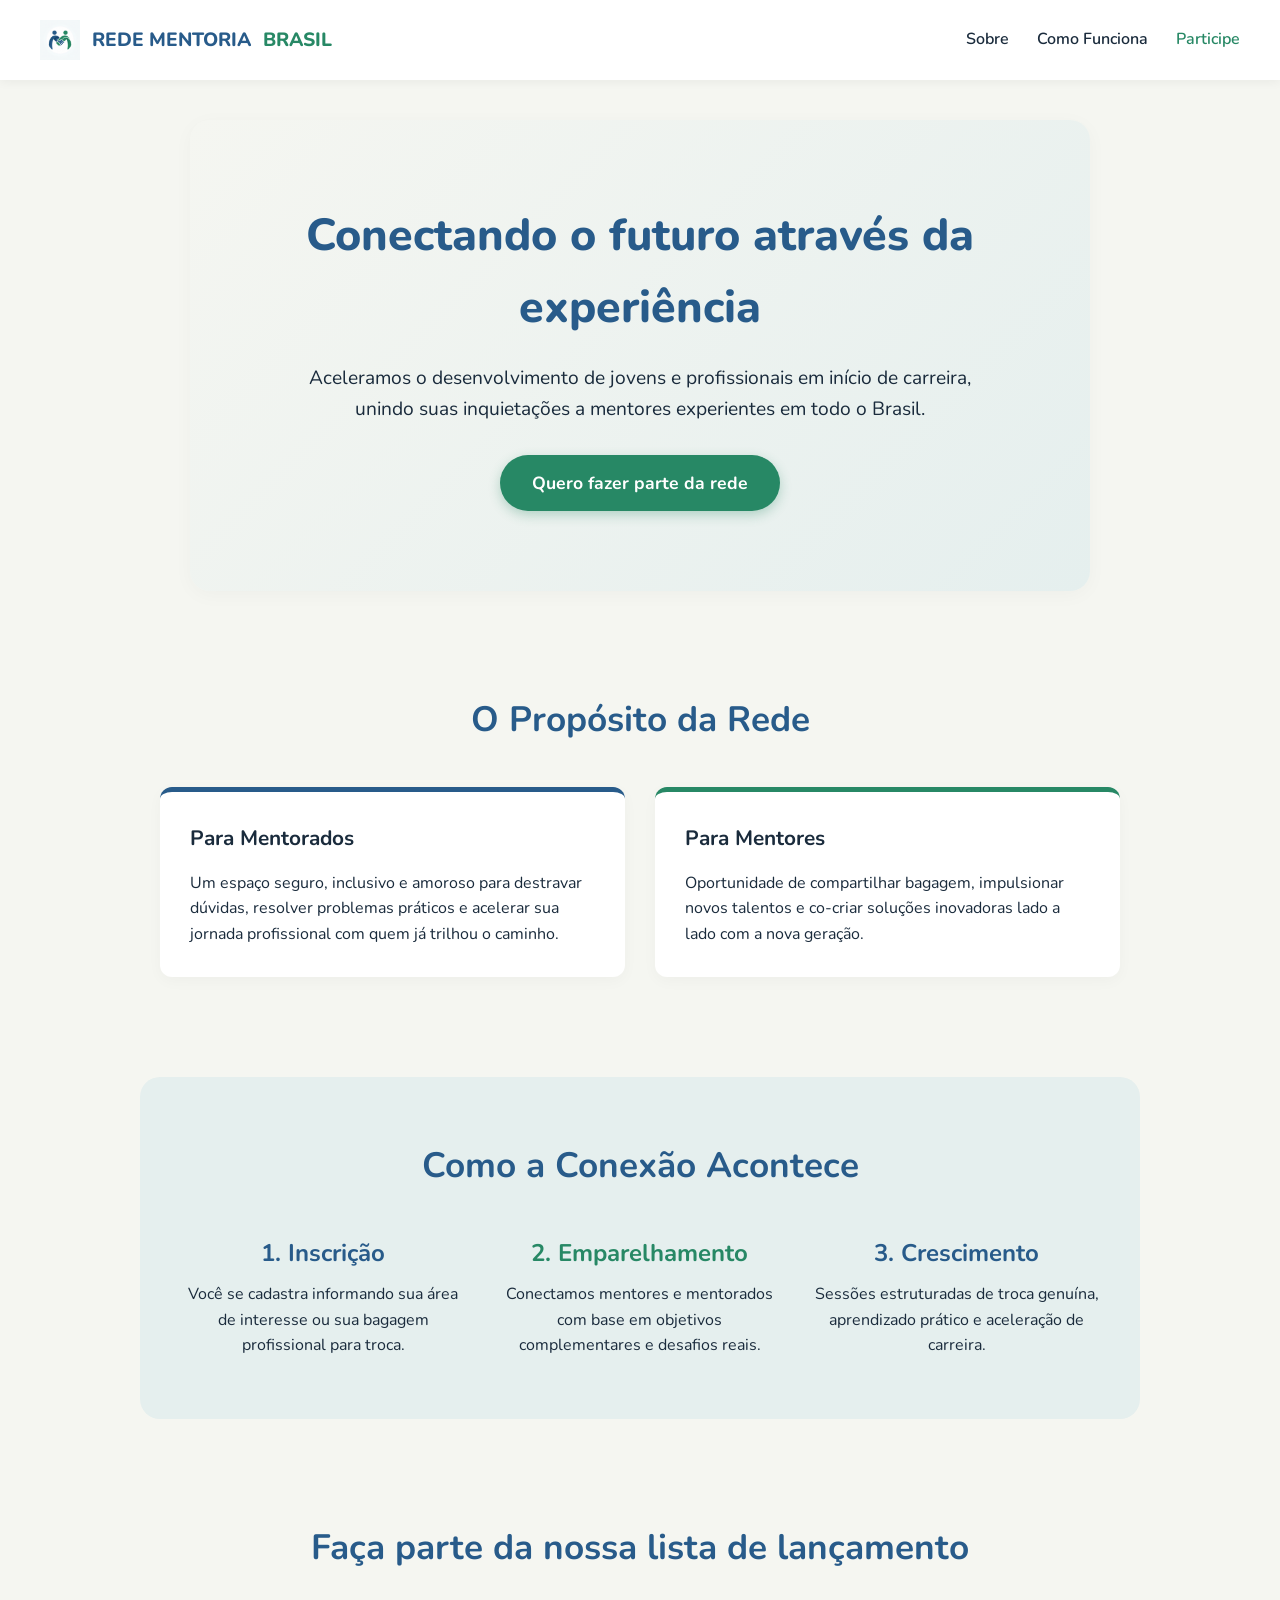
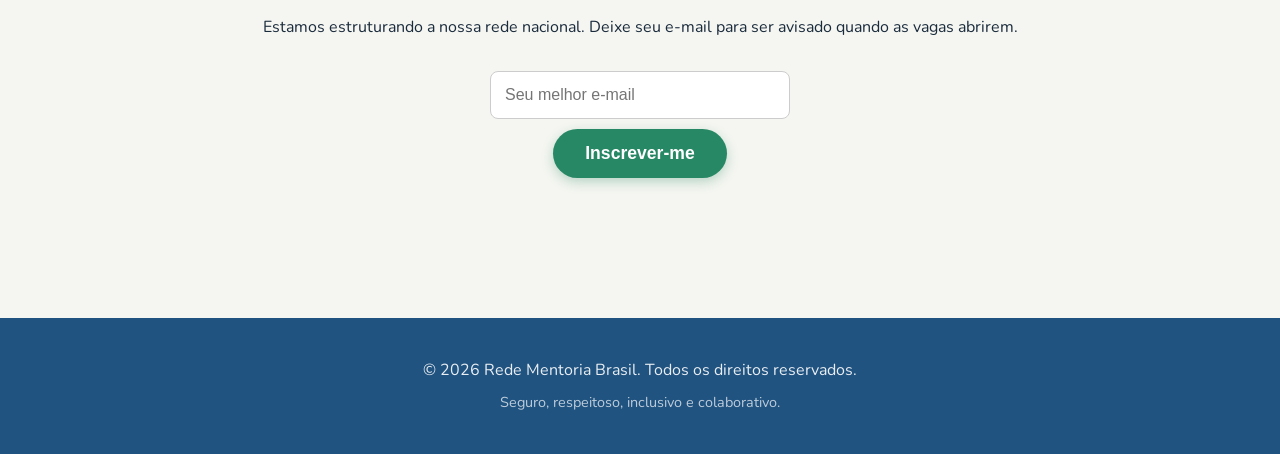
==== index.html @ 7075b74a "Add files via upload" ====
<!DOCTYPE html>
<html lang="pt-BR">
<head>
    <meta charset="UTF-8">
    <meta name="viewport" content="width=device-width, initial-scale=1.0">
    <title>Rede Mentoria Brasil | Conectando Jovens e Profissionais</title>
    <link href="https://fonts.googleapis.com/css2?family=Nunito:wght@400;600;700;800&display=swap" rel="stylesheet">
    <style>
        :root {
            --azul-mentoria: #285B8A;
            --verde-mentoria: #278865;
            --azul-profundo: #205380;
            --verde-profundo: #187858;
            --nevoa: #F5F6F1;
            --nevoa-verde: #E5EFEE;
            --tinta: #1A2B3C;
        }

        * {
            margin: 0;
            padding: 0;
            box-sizing: border-box;
        }

        body {
            font-family: 'Nunito', sans-serif;
            background-color: var(--nevoa);
            color: var(--tinta);
            line-height: 1.6;
        }

        header {
            background-color: #ffffff;
            padding: 20px 40px;
            display: flex;
            justify-content: space-between;
            align-items: center;
            box-shadow: 0 2px 10px rgba(0,0,0,0.05);
            position: sticky;
            top: 0;
            z-index: 100;
        }

        .logo-area {
            display: flex;
            align-items: center;
            gap: 12px;
            font-weight: 800;
            font-size: 1.2rem;
            color: var(--azul-mentoria);
        }

        .logo-area img {
            height: 40px;
            width: auto;
        }

        .logo-area span {
            color: var(--verde-mentoria);
        }

        nav a {
            text-decoration: none;
            color: var(--tinta);
            margin-left: 24px;
            font-weight: 600;
            transition: color 0.3s;
        }

        nav a:hover {
            color: var(--azul-mentoria);
        }

        .hero {
            padding: 80px 20px;
            text-align: center;
            background: linear-gradient(135deg, var(--nevoa) 0%, var(--nevoa-verde) 100%);
            max-width: 900px;
            margin: 40px auto;
            border-radius: 20px;
            box-shadow: 0 4px 20px rgba(0,0,0,0.03);
        }

        .hero h1 {
            font-size: 2.8rem;
            color: var(--azul-mentoria);
            margin-bottom: 20px;
            font-weight: 800;
        }

        .hero p {
            font-size: 1.2rem;
            color: var(--tinta);
            margin-bottom: 30px;
            max-width: 700px;
            margin-left: auto;
            margin-right: auto;
        }

        .btn {
            background-color: var(--verde-mentoria);
            color: white;
            padding: 14px 32px;
            border-radius: 50px;
            text-decoration: none;
            font-weight: 700;
            font-size: 1.1rem;
            display: inline-block;
            transition: background-color 0.3s, transform 0.2s;
            box-shadow: 0 4px 12px rgba(39, 136, 101, 0.3);
        }

        .btn:hover {
            background-color: var(--verde-profundo);
            transform: translateY(-2px);
        }

        .section {
            padding: 60px 20px;
            max-width: 1000px;
            margin: 0 auto;
        }

        .section h2 {
            text-align: center;
            font-size: 2.2rem;
            color: var(--azul-mentoria);
            margin-bottom: 40px;
        }

        .grid {
            display: grid;
            grid-template-columns: repeat(auto-fit, minmax(280px, 1fr));
            gap: 30px;
        }

        .card {
            background: white;
            padding: 30px;
            border-radius: 12px;
            box-shadow: 0 4px 15px rgba(0,0,0,0.03);
            border-top: 5px solid var(--azul-mentoria);
        }

        .card.verde {
            border-top-color: var(--verde-mentoria);
        }

        .card h3 {
            margin-bottom: 15px;
            color: var(--tinta);
            font-size: 1.3rem;
        }

        footer {
            background-color: var(--azul-profundo);
            color: white;
            text-align: center;
            padding: 40px 20px;
            margin-top: 80px;
        }

        footer p {
            opacity: 0.9;
        }

        @media (max-width: 768px) {
            .hero h1 { font-size: 2rem; }
            header { padding: 15px 20px; }
            nav { display: none; }
        }
    </style>
</head>
<body>

    <header>
        <div class="logo-area">
            <img src="images/logo.png" alt="Rede Mentoria Brasil">
            REDE MENTORIA <span>BRASIL</span>
        </div>
        <nav>
            <a href="#sobre">Sobre</a>
            <a href="#como-funciona">Como Funciona</a>
            <a href="#contato" style="color: var(--verde-mentoria);">Participe</a>
        </nav>
    </header>

    <section class="hero">
        <h1>Conectando o futuro através da experiência</h1>
        <p>Aceleramos o desenvolvimento de jovens e profissionais em início de carreira, unindo suas inquietações a mentores experientes em todo o Brasil.</p>
        <a href="#contato" class="btn">Quero fazer parte da rede</a>
    </section>

    <section id="sobre" class="section">
        <h2>O Propósito da Rede</h2>
        <div class="grid">
            <div class="card">
                <h3>Para Mentorados</h3>
                <p>Um espaço seguro, inclusivo e amoroso para destravar dúvidas, resolver problemas práticos e acelerar sua jornada profissional com quem já trilhou o caminho.</p>
            </div>
            <div class="card verde">
                <h3>Para Mentores</h3>
                <p>Oportunidade de compartilhar bagagem, impulsionar novos talentos e co-criar soluções inovadoras lado a lado com a nova geração.</p>
            </div>
        </div>
    </section>

    <section id="como-funciona" class="section" style="background-color: var(--nevoa-verde); border-radius: 20px; padding: 60px 40px; margin-top: 40px; margin-bottom: 40px;">
        <h2>Como a Conexão Acontece</h2>
        <div class="grid">
            <div style="text-align: center;">
                <h3 style="color: var(--azul-mentoria); font-size: 1.5rem; margin-bottom: 10px;">1. Inscrição</h3>
                <p>Você se cadastra informando sua área de interesse ou sua bagagem profissional para troca.</p>
            </div>
            <div style="text-align: center;">
                <h3 style="color: var(--verde-mentoria); font-size: 1.5rem; margin-bottom: 10px;">2. Emparelhamento</h3>
                <p>Conectamos mentores e mentorados com base em objetivos complementares e desafios reais.</p>
            </div>
            <div style="text-align: center;">
                <h3 style="color: var(--azul-mentoria); font-size: 1.5rem; margin-bottom: 10px;">3. Crescimento</h3>
                <p>Sessões estruturadas de troca genuína, aprendizado prático e aceleração de carreira.</p>
            </div>
        </div>
    </section>

    <section id="contato" class="section" style="text-align: center;">
        <h2>Faça parte da nossa lista de lançamento</h2>
        <p style="margin-bottom: 30px;">Estamos estruturando a nossa rede nacional. Deixe seu e-mail para ser avisado quando as vagas abrirem.</p>
        
        <form action="https://formspree.io/f/seu-codigo-aqui" method="POST" style="max-width: 450px; margin: 0 auto; display: flex; gap: 10px; flex-wrap: wrap; justify-content: center;">
            <input type="email" name="email" placeholder="Seu melhor e-mail" required style="padding: 14px; width: 100%; max-width: 300px; border: 1px solid #ccc; border-radius: 8px; font-size: 1rem; outline: none;">
            <button type="submit" class="btn" style="border: none; cursor: pointer;">Inscrever-me</button>
        </form>
    </section>

    <footer>
        <p>&copy; 2026 Rede Mentoria Brasil. Todos os direitos reservados.</p>
        <p style="font-size: 0.9rem; margin-top: 8px; opacity: 0.7;">Seguro, respeitoso, inclusivo e colaborativo.</p>
    </footer>

</body>
</html>
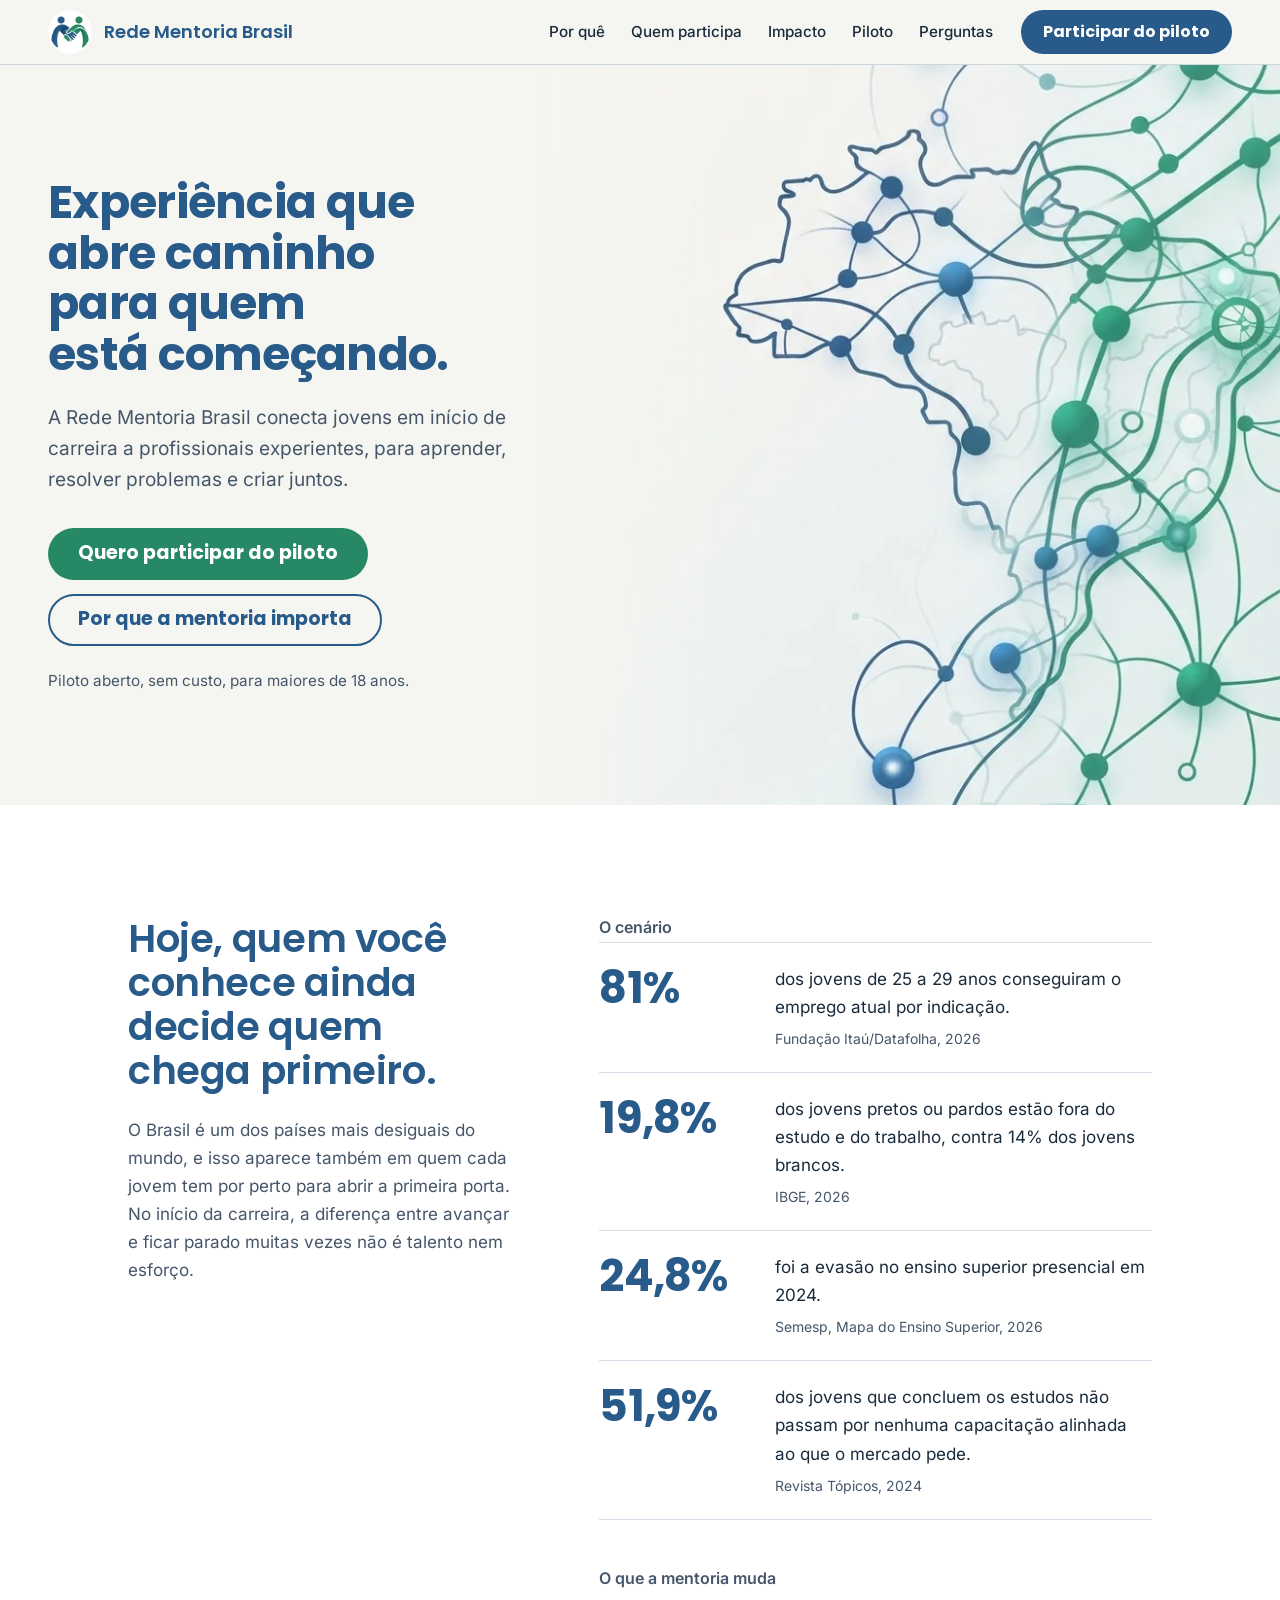
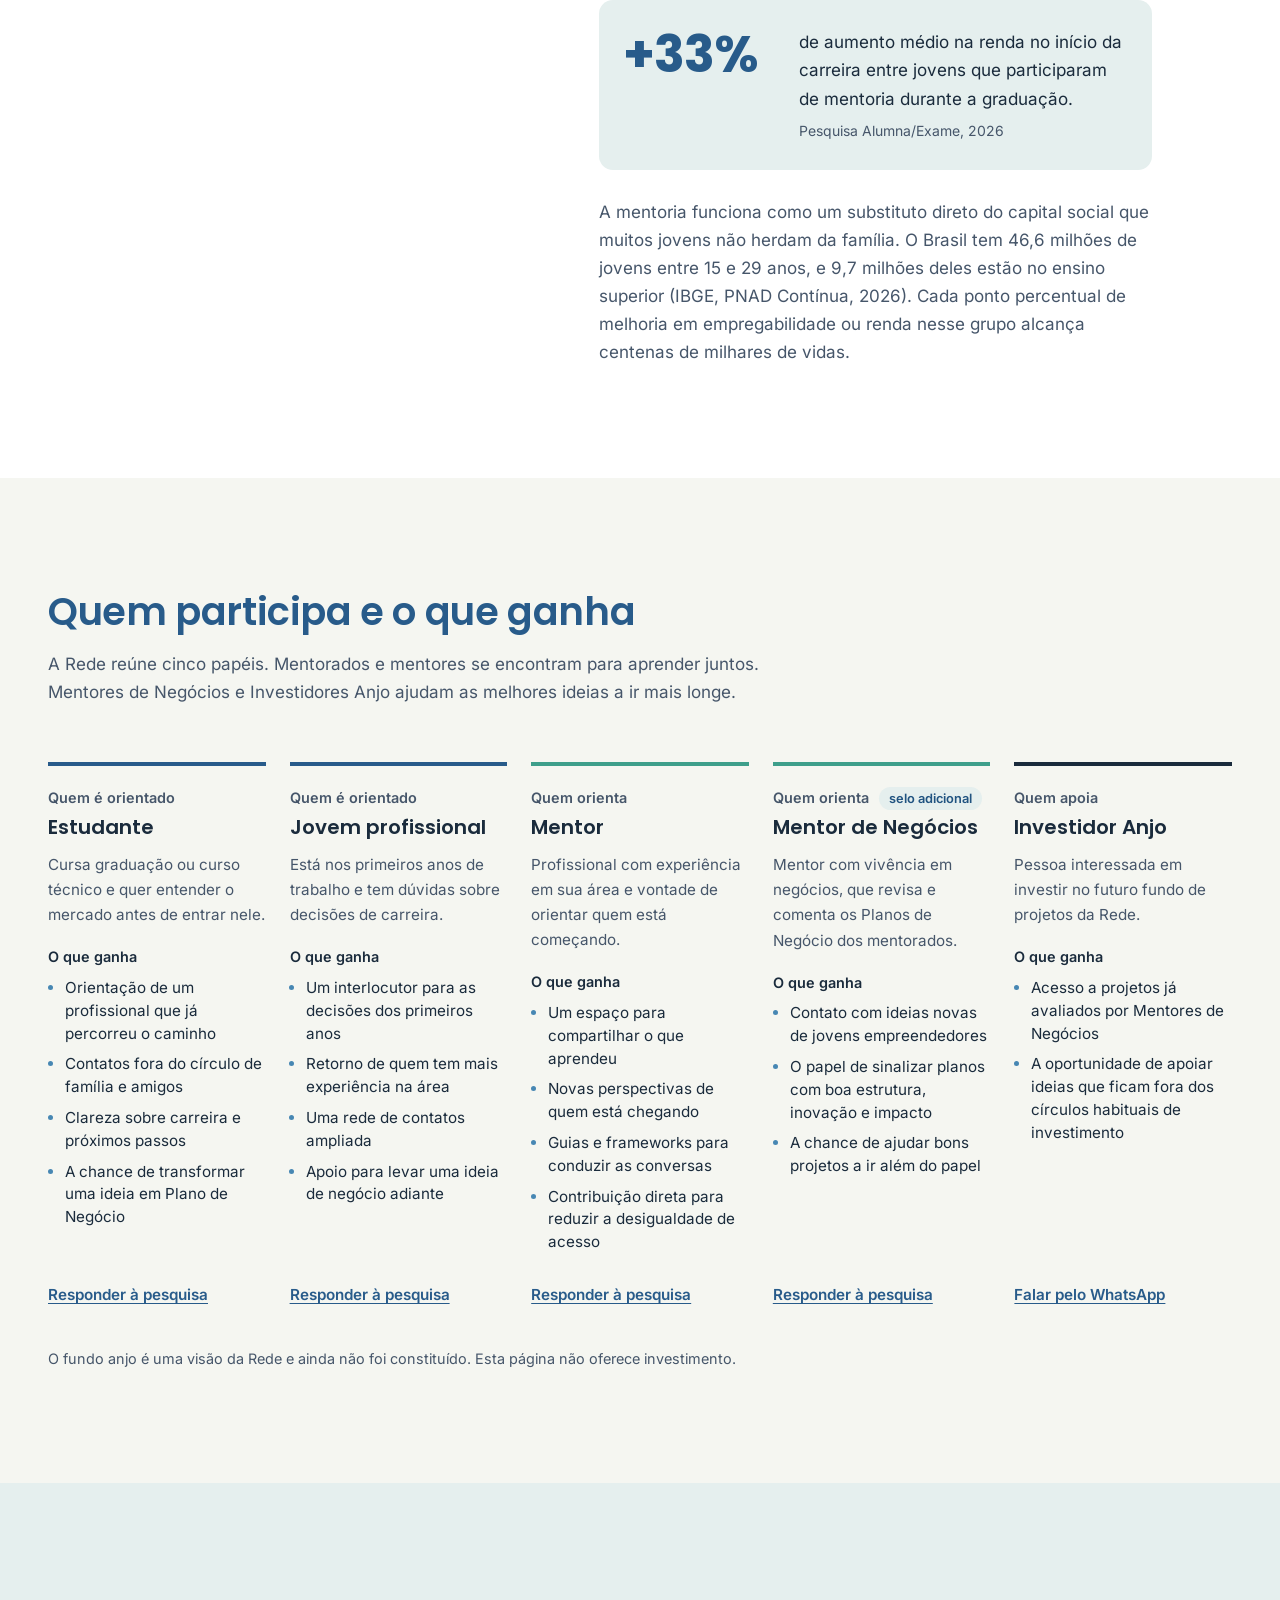
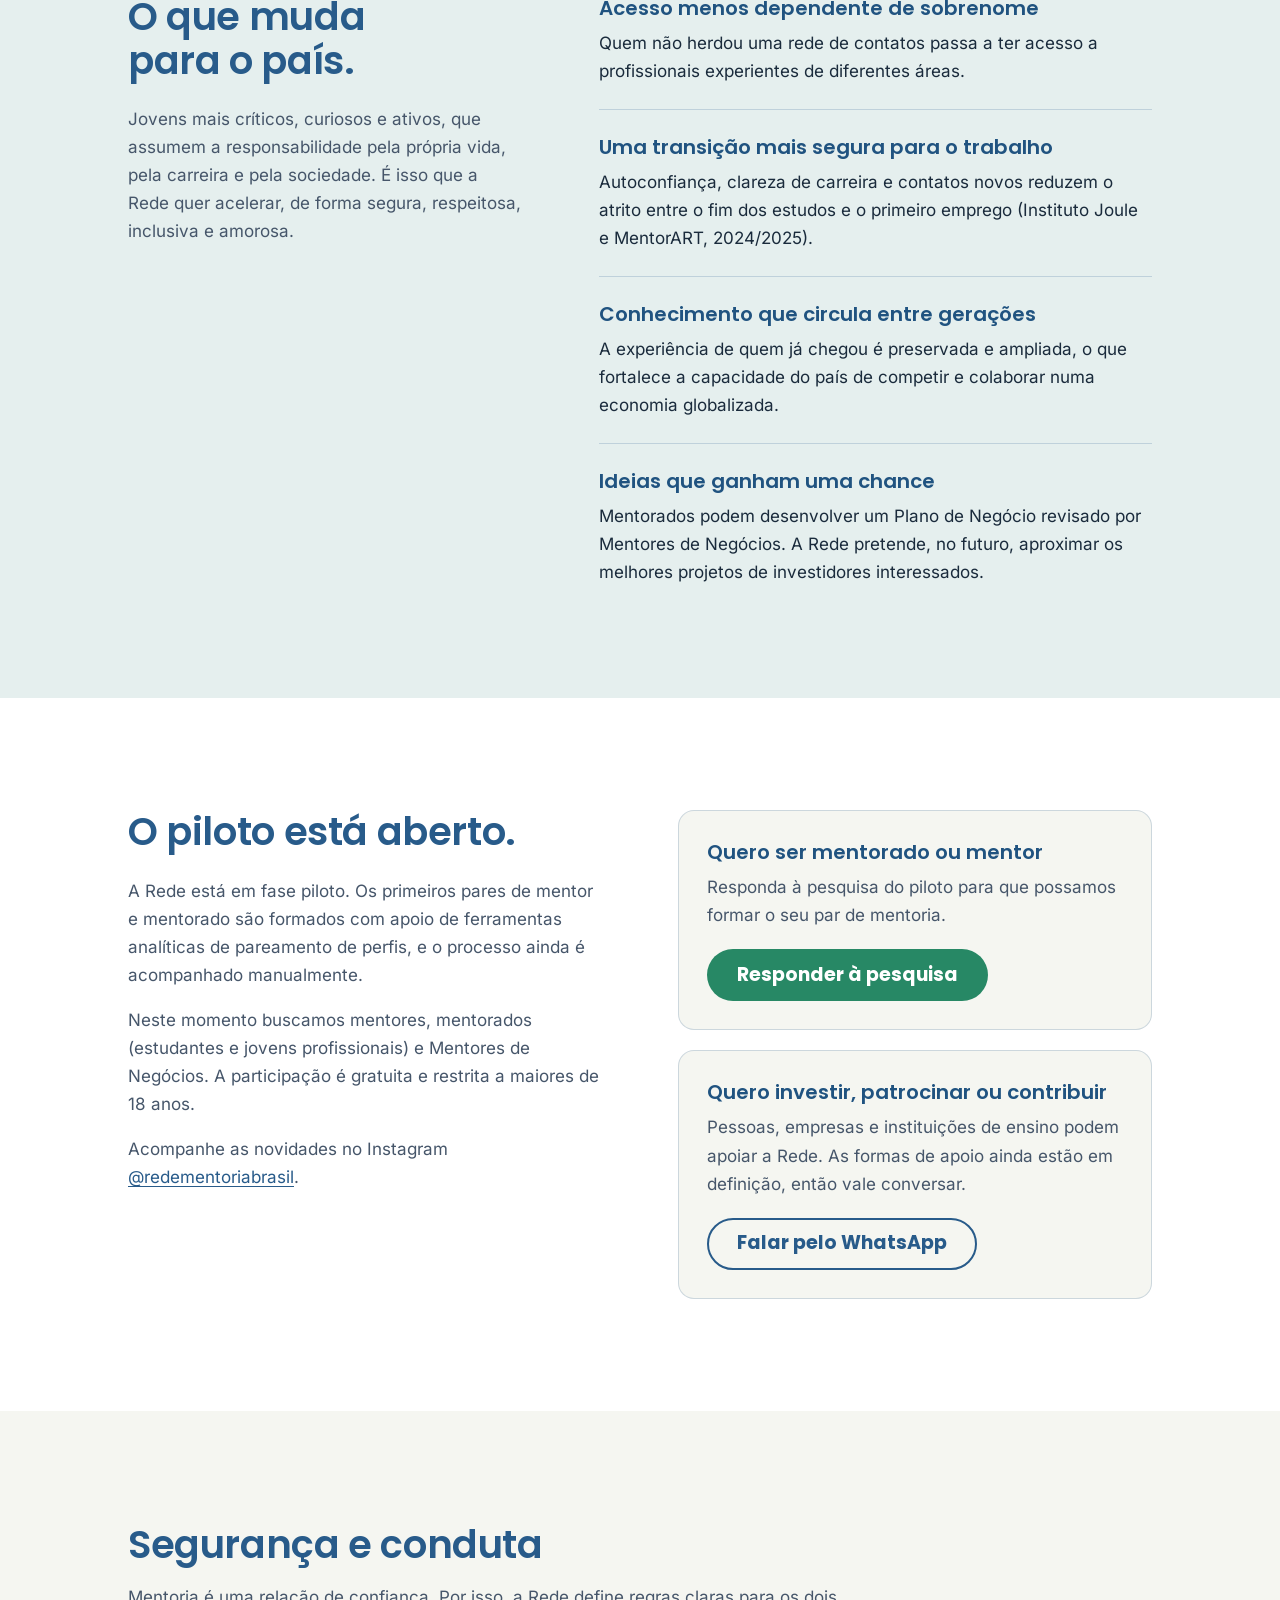
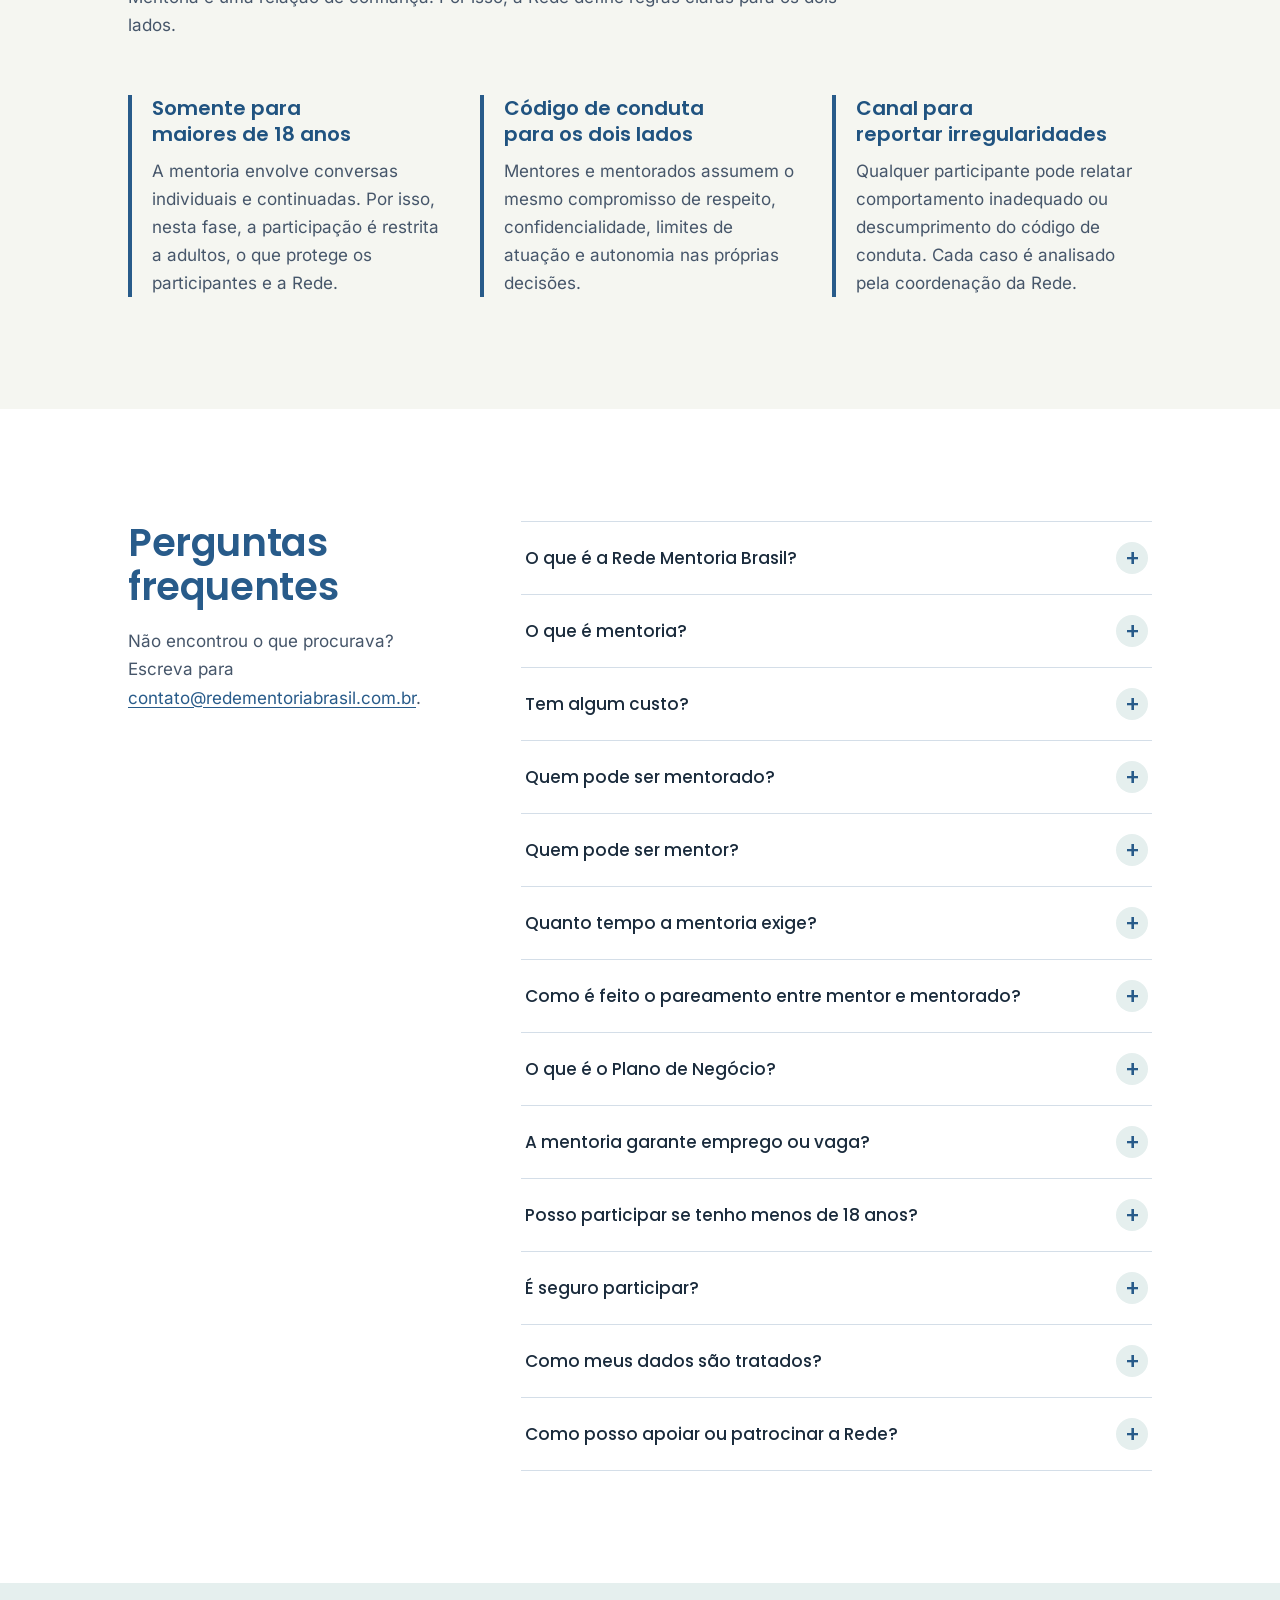
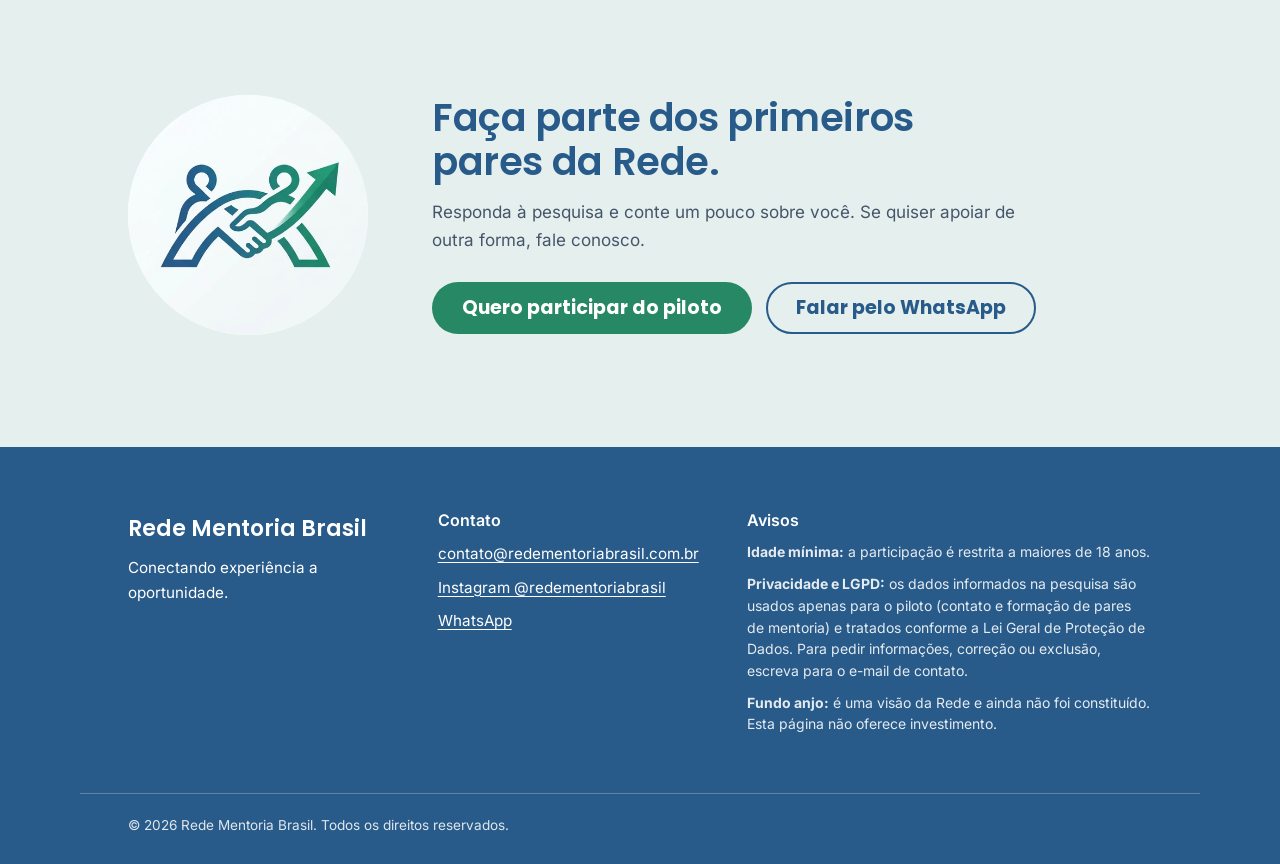
==== commit ec6ec61b: "Add files via upload" ====
--- a/index.html
+++ b/index.html
@@ -1,242 +1,419 @@
 <!DOCTYPE html>
 <html lang="pt-BR">
 <head>
-    <meta charset="UTF-8">
-    <meta name="viewport" content="width=device-width, initial-scale=1.0">
-    <title>Rede Mentoria Brasil | Conectando Jovens e Profissionais</title>
-    <link href="https://fonts.googleapis.com/css2?family=Nunito:wght@400;600;700;800&display=swap" rel="stylesheet">
-    <style>
-        :root {
-            --azul-mentoria: #285B8A;
-            --verde-mentoria: #278865;
-            --azul-profundo: #205380;
-            --verde-profundo: #187858;
-            --nevoa: #F5F6F1;
-            --nevoa-verde: #E5EFEE;
-            --tinta: #1A2B3C;
-        }
-
-        * {
-            margin: 0;
-            padding: 0;
-            box-sizing: border-box;
-        }
-
-        body {
-            font-family: 'Nunito', sans-serif;
-            background-color: var(--nevoa);
-            color: var(--tinta);
-            line-height: 1.6;
-        }
-
-        header {
-            background-color: #ffffff;
-            padding: 20px 40px;
-            display: flex;
-            justify-content: space-between;
-            align-items: center;
-            box-shadow: 0 2px 10px rgba(0,0,0,0.05);
-            position: sticky;
-            top: 0;
-            z-index: 100;
-        }
-
-        .logo-area {
-            display: flex;
-            align-items: center;
-            gap: 12px;
-            font-weight: 800;
-            font-size: 1.2rem;
-            color: var(--azul-mentoria);
-        }
-
-        .logo-area img {
-            height: 40px;
-            width: auto;
-        }
-
-        .logo-area span {
-            color: var(--verde-mentoria);
-        }
-
-        nav a {
-            text-decoration: none;
-            color: var(--tinta);
-            margin-left: 24px;
-            font-weight: 600;
-            transition: color 0.3s;
-        }
-
-        nav a:hover {
-            color: var(--azul-mentoria);
-        }
-
-        .hero {
-            padding: 80px 20px;
-            text-align: center;
-            background: linear-gradient(135deg, var(--nevoa) 0%, var(--nevoa-verde) 100%);
-            max-width: 900px;
-            margin: 40px auto;
-            border-radius: 20px;
-            box-shadow: 0 4px 20px rgba(0,0,0,0.03);
-        }
-
-        .hero h1 {
-            font-size: 2.8rem;
-            color: var(--azul-mentoria);
-            margin-bottom: 20px;
-            font-weight: 800;
-        }
-
-        .hero p {
-            font-size: 1.2rem;
-            color: var(--tinta);
-            margin-bottom: 30px;
-            max-width: 700px;
-            margin-left: auto;
-            margin-right: auto;
-        }
-
-        .btn {
-            background-color: var(--verde-mentoria);
-            color: white;
-            padding: 14px 32px;
-            border-radius: 50px;
-            text-decoration: none;
-            font-weight: 700;
-            font-size: 1.1rem;
-            display: inline-block;
-            transition: background-color 0.3s, transform 0.2s;
-            box-shadow: 0 4px 12px rgba(39, 136, 101, 0.3);
-        }
-
-        .btn:hover {
-            background-color: var(--verde-profundo);
-            transform: translateY(-2px);
-        }
-
-        .section {
-            padding: 60px 20px;
-            max-width: 1000px;
-            margin: 0 auto;
-        }
-
-        .section h2 {
-            text-align: center;
-            font-size: 2.2rem;
-            color: var(--azul-mentoria);
-            margin-bottom: 40px;
-        }
-
-        .grid {
-            display: grid;
-            grid-template-columns: repeat(auto-fit, minmax(280px, 1fr));
-            gap: 30px;
-        }
-
-        .card {
-            background: white;
-            padding: 30px;
-            border-radius: 12px;
-            box-shadow: 0 4px 15px rgba(0,0,0,0.03);
-            border-top: 5px solid var(--azul-mentoria);
-        }
-
-        .card.verde {
-            border-top-color: var(--verde-mentoria);
-        }
-
-        .card h3 {
-            margin-bottom: 15px;
-            color: var(--tinta);
-            font-size: 1.3rem;
-        }
-
-        footer {
-            background-color: var(--azul-profundo);
-            color: white;
-            text-align: center;
-            padding: 40px 20px;
-            margin-top: 80px;
-        }
-
-        footer p {
-            opacity: 0.9;
-        }
-
-        @media (max-width: 768px) {
-            .hero h1 { font-size: 2rem; }
-            header { padding: 15px 20px; }
-            nav { display: none; }
-        }
-    </style>
+  <meta charset="utf-8">
+  <meta name="viewport" content="width=device-width, initial-scale=1">
+  <title>Rede Mentoria Brasil | Conectando experiência a quem está começando</title>
+  <meta name="description" content="A Rede Mentoria Brasil conecta jovens em início de carreira a profissionais experientes. Piloto aberto, sem custo, para maiores de 18 anos.">
+  <meta name="theme-color" content="#285B8A">
+
+  <meta property="og:type" content="website">
+  <meta property="og:locale" content="pt_BR">
+  <meta property="og:title" content="Rede Mentoria Brasil">
+  <meta property="og:description" content="Experiência que abre caminho para quem está começando. Participe do piloto.">
+  <meta property="og:image" content="assets/img/og-image.jpg">
+
+  <link rel="icon" type="image/png" sizes="32x32" href="assets/img/favicon-32.png">
+  <link rel="icon" type="image/png" sizes="64x64" href="assets/img/favicon-64.png">
+  <link rel="apple-touch-icon" href="assets/img/apple-touch-icon.png">
+
+  <link rel="preload" href="assets/fonts/poppins-latin-700-normal.woff2" as="font" type="font/woff2" crossorigin>
+  <link rel="preload" href="assets/fonts/inter-latin-wght-normal.woff2" as="font" type="font/woff2" crossorigin>
+  <link rel="stylesheet" href="styles.css">
 </head>
 <body>
-
-    <header>
-        <div class="logo-area">
-            <img src="images/logo.png" alt="Rede Mentoria Brasil">
-            REDE MENTORIA <span>BRASIL</span>
-        </div>
-        <nav>
-            <a href="#sobre">Sobre</a>
-            <a href="#como-funciona">Como Funciona</a>
-            <a href="#contato" style="color: var(--verde-mentoria);">Participe</a>
-        </nav>
-    </header>
-
-    <section class="hero">
-        <h1>Conectando o futuro através da experiência</h1>
-        <p>Aceleramos o desenvolvimento de jovens e profissionais em início de carreira, unindo suas inquietações a mentores experientes em todo o Brasil.</p>
-        <a href="#contato" class="btn">Quero fazer parte da rede</a>
-    </section>
-
-    <section id="sobre" class="section">
-        <h2>O Propósito da Rede</h2>
-        <div class="grid">
-            <div class="card">
-                <h3>Para Mentorados</h3>
-                <p>Um espaço seguro, inclusivo e amoroso para destravar dúvidas, resolver problemas práticos e acelerar sua jornada profissional com quem já trilhou o caminho.</p>
-            </div>
-            <div class="card verde">
-                <h3>Para Mentores</h3>
-                <p>Oportunidade de compartilhar bagagem, impulsionar novos talentos e co-criar soluções inovadoras lado a lado com a nova geração.</p>
-            </div>
-        </div>
-    </section>
-
-    <section id="como-funciona" class="section" style="background-color: var(--nevoa-verde); border-radius: 20px; padding: 60px 40px; margin-top: 40px; margin-bottom: 40px;">
-        <h2>Como a Conexão Acontece</h2>
-        <div class="grid">
-            <div style="text-align: center;">
-                <h3 style="color: var(--azul-mentoria); font-size: 1.5rem; margin-bottom: 10px;">1. Inscrição</h3>
-                <p>Você se cadastra informando sua área de interesse ou sua bagagem profissional para troca.</p>
-            </div>
-            <div style="text-align: center;">
-                <h3 style="color: var(--verde-mentoria); font-size: 1.5rem; margin-bottom: 10px;">2. Emparelhamento</h3>
-                <p>Conectamos mentores e mentorados com base em objetivos complementares e desafios reais.</p>
-            </div>
-            <div style="text-align: center;">
-                <h3 style="color: var(--azul-mentoria); font-size: 1.5rem; margin-bottom: 10px;">3. Crescimento</h3>
-                <p>Sessões estruturadas de troca genuína, aprendizado prático e aceleração de carreira.</p>
-            </div>
-        </div>
-    </section>
-
-    <section id="contato" class="section" style="text-align: center;">
-        <h2>Faça parte da nossa lista de lançamento</h2>
-        <p style="margin-bottom: 30px;">Estamos estruturando a nossa rede nacional. Deixe seu e-mail para ser avisado quando as vagas abrirem.</p>
-        
-        <form action="https://formspree.io/f/seu-codigo-aqui" method="POST" style="max-width: 450px; margin: 0 auto; display: flex; gap: 10px; flex-wrap: wrap; justify-content: center;">
-            <input type="email" name="email" placeholder="Seu melhor e-mail" required style="padding: 14px; width: 100%; max-width: 300px; border: 1px solid #ccc; border-radius: 8px; font-size: 1rem; outline: none;">
-            <button type="submit" class="btn" style="border: none; cursor: pointer;">Inscrever-me</button>
-        </form>
-    </section>
-
-    <footer>
-        <p>&copy; 2026 Rede Mentoria Brasil. Todos os direitos reservados.</p>
-        <p style="font-size: 0.9rem; margin-top: 8px; opacity: 0.7;">Seguro, respeitoso, inclusivo e colaborativo.</p>
-    </footer>
-
+  <a class="pular" href="#conteudo">Ir para o conteúdo</a>
+
+  <header class="topo">
+    <div class="topo__interno">
+      <a class="marca" href="#inicio" aria-label="Rede Mentoria Brasil, início">
+        <img src="assets/img/logo-marca-128.png" width="44" height="44" alt="">
+        <span>Rede Mentoria Brasil</span>
+      </a>
+      <nav class="menu" aria-label="Seções da página">
+        <a href="#porque">Por quê</a>
+        <a href="#para-quem">Quem participa</a>
+        <a href="#impacto">Impacto</a>
+        <a href="#piloto">Piloto</a>
+        <a href="#faq">Perguntas</a>
+      </nav>
+      <a class="btn btn--azul btn--pequeno" href="https://rede-mentoria-brasil.zite.so" target="_blank" rel="noopener">Participar do piloto</a>
+    </div>
+  </header>
+
+  <main id="conteudo">
+
+    <!-- HERO -->
+    <section class="hero" id="inicio">
+      <div class="hero__texto">
+        <h1>Experiência que abre caminho para quem está começando.</h1>
+        <p class="hero__sub">A Rede Mentoria Brasil conecta jovens em início de carreira a profissionais experientes, para aprender, resolver problemas e criar juntos.</p>
+        <div class="acoes">
+          <a class="btn btn--verde" href="https://rede-mentoria-brasil.zite.so" target="_blank" rel="noopener">Quero participar do piloto</a>
+          <a class="btn btn--contorno" href="#porque">Por que a mentoria importa</a>
+        </div>
+        <p class="hero__nota">Piloto aberto, sem custo, para maiores de 18 anos.</p>
+      </div>
+      <div class="hero__imagem">
+        <picture>
+          <source media="(max-width: 760px)" srcset="assets/img/hero-vertical.webp" width="768" height="1376">
+          <img src="assets/img/hero-horizontal.webp" width="1376" height="768" alt="" fetchpriority="high">
+        </picture>
+      </div>
+    </section>
+
+    <!-- POR QUE -->
+    <section class="secao secao--branca" id="porque" aria-labelledby="t-porque">
+      <div class="contem porque">
+        <div class="porque__intro">
+          <h2 id="t-porque">Hoje, quem você conhece ainda decide quem chega primeiro.</h2>
+          <p>O Brasil é um dos países mais desiguais do mundo, e isso aparece também em quem cada jovem tem por perto para abrir a primeira porta. No início da carreira, a diferença entre avançar e ficar parado muitas vezes não é talento nem esforço.</p>
+        </div>
+
+        <div class="porque__dados">
+          <h3 class="porque__grupo">O cenário</h3>
+          <ul class="dados">
+            <li>
+              <span class="num">81%</span>
+              <p>dos jovens de 25 a 29 anos conseguiram o emprego atual por indicação.</p>
+              <p class="fonte">Fundação Itaú/Datafolha, 2026</p>
+            </li>
+            <li>
+              <span class="num">19,8%</span>
+              <p>dos jovens pretos ou pardos estão fora do estudo e do trabalho, contra 14% dos jovens brancos.</p>
+              <p class="fonte">IBGE, 2026</p>
+            </li>
+            <li>
+              <span class="num">24,8%</span>
+              <p>foi a evasão no ensino superior presencial em 2024.</p>
+              <p class="fonte">Semesp, Mapa do Ensino Superior, 2026</p>
+            </li>
+            <li>
+              <span class="num">51,9%</span>
+              <p>dos jovens que concluem os estudos não passam por nenhuma capacitação alinhada ao que o mercado pede.</p>
+              <p class="fonte">Revista Tópicos, 2024</p>
+            </li>
+          </ul>
+
+          <h3 class="porque__grupo">O que a mentoria muda</h3>
+          <div class="destaque">
+            <span class="num">+33%</span>
+            <p>de aumento médio na renda no início da carreira entre jovens que participaram de mentoria durante a graduação.</p>
+            <p class="fonte">Pesquisa Alumna/Exame, 2026</p>
+          </div>
+          <p class="porque__fecho">A mentoria funciona como um substituto direto do capital social que muitos jovens não herdam da família. O Brasil tem 46,6 milhões de jovens entre 15 e 29 anos, e 9,7 milhões deles estão no ensino superior (IBGE, PNAD Contínua, 2026). Cada ponto percentual de melhoria em empregabilidade ou renda nesse grupo alcança centenas de milhares de vidas.</p>
+        </div>
+      </div>
+    </section>
+
+    <!-- QUEM PARTICIPA -->
+    <section class="secao secao--nevoa" id="para-quem" aria-labelledby="t-quem">
+      <div class="contem contem--largo">
+        <div class="titulo-secao">
+          <h2 id="t-quem">Quem participa e o que ganha</h2>
+          <p>A Rede reúne cinco papéis. Mentorados e mentores se encontram para aprender juntos. Mentores de Negócios e Investidores Anjo ajudam as melhores ideias a ir mais longe.</p>
+        </div>
+
+        <div class="papeis">
+          <article class="papel papel--mentorado">
+            <p class="papel__grupo">Quem é orientado</p>
+            <h3>Estudante</h3>
+            <p class="papel__quem">Cursa graduação ou curso técnico e quer entender o mercado antes de entrar nele.</p>
+            <h4>O que ganha</h4>
+            <ul>
+              <li>Orientação de um profissional que já percorreu o caminho</li>
+              <li>Contatos fora do círculo de família e amigos</li>
+              <li>Clareza sobre carreira e próximos passos</li>
+              <li>A chance de transformar uma ideia em Plano de Negócio</li>
+            </ul>
+            <a class="papel__link" href="https://rede-mentoria-brasil.zite.so" target="_blank" rel="noopener">Responder à pesquisa</a>
+          </article>
+
+          <article class="papel papel--mentorado">
+            <p class="papel__grupo">Quem é orientado</p>
+            <h3>Jovem profissional</h3>
+            <p class="papel__quem">Está nos primeiros anos de trabalho e tem dúvidas sobre decisões de carreira.</p>
+            <h4>O que ganha</h4>
+            <ul>
+              <li>Um interlocutor para as decisões dos primeiros anos</li>
+              <li>Retorno de quem tem mais experiência na área</li>
+              <li>Uma rede de contatos ampliada</li>
+              <li>Apoio para levar uma ideia de negócio adiante</li>
+            </ul>
+            <a class="papel__link" href="https://rede-mentoria-brasil.zite.so" target="_blank" rel="noopener">Responder à pesquisa</a>
+          </article>
+
+          <article class="papel papel--mentor">
+            <p class="papel__grupo">Quem orienta</p>
+            <h3>Mentor</h3>
+            <p class="papel__quem">Profissional com experiência em sua área e vontade de orientar quem está começando.</p>
+            <h4>O que ganha</h4>
+            <ul>
+              <li>Um espaço para compartilhar o que aprendeu</li>
+              <li>Novas perspectivas de quem está chegando</li>
+              <li>Guias e frameworks para conduzir as conversas</li>
+              <li>Contribuição direta para reduzir a desigualdade de acesso</li>
+            </ul>
+            <a class="papel__link" href="https://rede-mentoria-brasil.zite.so" target="_blank" rel="noopener">Responder à pesquisa</a>
+          </article>
+
+          <article class="papel papel--mentor">
+            <p class="papel__grupo">Quem orienta <span class="selo">selo adicional</span></p>
+            <h3>Mentor de Negócios</h3>
+            <p class="papel__quem">Mentor com vivência em negócios, que revisa e comenta os Planos de Negócio dos mentorados.</p>
+            <h4>O que ganha</h4>
+            <ul>
+              <li>Contato com ideias novas de jovens empreendedores</li>
+              <li>O papel de sinalizar planos com boa estrutura, inovação e impacto</li>
+              <li>A chance de ajudar bons projetos a ir além do papel</li>
+            </ul>
+            <a class="papel__link" href="https://rede-mentoria-brasil.zite.so" target="_blank" rel="noopener">Responder à pesquisa</a>
+          </article>
+
+          <article class="papel papel--apoio">
+            <p class="papel__grupo">Quem apoia</p>
+            <h3>Investidor Anjo</h3>
+            <p class="papel__quem">Pessoa interessada em investir no futuro fundo de projetos da Rede.</p>
+            <h4>O que ganha</h4>
+            <ul>
+              <li>Acesso a projetos já avaliados por Mentores de Negócios</li>
+              <li>A oportunidade de apoiar ideias que ficam fora dos círculos habituais de investimento</li>
+            </ul>
+            <a class="papel__link" href="https://wa.me/5541999118887?text=Contato%20Landing%20Page%20-%20Rede%20Mentoria%20Brasil.%20Eu%20gostaria%20de%20mais%20informa%C3%A7%C3%B5es%3A" target="_blank" rel="noopener">Falar pelo WhatsApp</a>
+          </article>
+        </div>
+
+        <p class="aviso">O fundo anjo é uma visão da Rede e ainda não foi constituído. Esta página não oferece investimento.</p>
+      </div>
+    </section>
+
+    <!-- IMPACTO -->
+    <section class="secao secao--verde-agua" id="impacto" aria-labelledby="t-impacto">
+      <div class="contem impacto">
+        <div class="impacto__intro">
+          <h2 id="t-impacto">O que muda para o país.</h2>
+          <p>Jovens mais críticos, curiosos e ativos, que assumem a responsabilidade pela própria vida, pela carreira e pela sociedade. É isso que a Rede quer acelerar, de forma segura, respeitosa, inclusiva e amorosa.</p>
+        </div>
+        <ul class="impacto__lista">
+          <li>
+            <h3>Acesso menos dependente de sobrenome</h3>
+            <p>Quem não herdou uma rede de contatos passa a ter acesso a profissionais experientes de diferentes áreas.</p>
+          </li>
+          <li>
+            <h3>Uma transição mais segura para o trabalho</h3>
+            <p>Autoconfiança, clareza de carreira e contatos novos reduzem o atrito entre o fim dos estudos e o primeiro emprego (Instituto Joule e MentorART, 2024/2025).</p>
+          </li>
+          <li>
+            <h3>Conhecimento que circula entre gerações</h3>
+            <p>A experiência de quem já chegou é preservada e ampliada, o que fortalece a capacidade do país de competir e colaborar numa economia globalizada.</p>
+          </li>
+          <li>
+            <h3>Ideias que ganham uma chance</h3>
+            <p>Mentorados podem desenvolver um Plano de Negócio revisado por Mentores de Negócios. A Rede pretende, no futuro, aproximar os melhores projetos de investidores interessados.</p>
+          </li>
+        </ul>
+      </div>
+    </section>
+
+    <!-- PILOTO -->
+    <section class="secao secao--branca" id="piloto" aria-labelledby="t-piloto">
+      <div class="contem piloto">
+        <div class="piloto__texto">
+          <h2 id="t-piloto">O piloto está aberto.</h2>
+          <p>A Rede está em fase piloto. Os primeiros pares de mentor e mentorado são formados com apoio de ferramentas analíticas de pareamento de perfis, e o processo ainda é acompanhado manualmente.</p>
+          <p>Neste momento buscamos mentores, mentorados (estudantes e jovens profissionais) e Mentores de Negócios. A participação é gratuita e restrita a maiores de 18 anos.</p>
+          <p>Acompanhe as novidades no Instagram <a href="https://www.instagram.com/redementoriabrasil/" target="_blank" rel="noopener">@redementoriabrasil</a>.</p>
+        </div>
+
+        <div class="piloto__acoes">
+          <div class="acao">
+            <h3>Quero ser mentorado ou mentor</h3>
+            <p>Responda à pesquisa do piloto para que possamos formar o seu par de mentoria.</p>
+            <a class="btn btn--verde" href="https://rede-mentoria-brasil.zite.so" target="_blank" rel="noopener">Responder à pesquisa</a>
+          </div>
+          <div class="acao">
+            <h3>Quero investir, patrocinar ou contribuir</h3>
+            <p>Pessoas, empresas e instituições de ensino podem apoiar a Rede. As formas de apoio ainda estão em definição, então vale conversar.</p>
+            <a class="btn btn--contorno" href="https://wa.me/5541999118887?text=Contato%20Landing%20Page%20-%20Rede%20Mentoria%20Brasil.%20Eu%20gostaria%20de%20mais%20informa%C3%A7%C3%B5es%3A" target="_blank" rel="noopener">Falar pelo WhatsApp</a>
+          </div>
+        </div>
+      </div>
+    </section>
+
+    <!-- SEGURANÇA -->
+    <section class="secao secao--nevoa" id="seguranca" aria-labelledby="t-seg">
+      <div class="contem">
+        <div class="titulo-secao">
+          <h2 id="t-seg">Segurança e conduta</h2>
+          <p>Mentoria é uma relação de confiança. Por isso, a Rede define regras claras para os dois lados.</p>
+        </div>
+        <div class="seguranca">
+          <div>
+            <h3>Somente para maiores de 18 anos</h3>
+            <p>A mentoria envolve conversas individuais e continuadas. Por isso, nesta fase, a participação é restrita a adultos, o que protege os participantes e a Rede.</p>
+          </div>
+          <div>
+            <h3>Código de conduta para os dois lados</h3>
+            <p>Mentores e mentorados assumem o mesmo compromisso de respeito, confidencialidade, limites de atuação e autonomia nas próprias decisões.</p>
+          </div>
+          <div>
+            <h3>Canal para reportar irregularidades</h3>
+            <p>Qualquer participante pode relatar comportamento inadequado ou descumprimento do código de conduta. Cada caso é analisado pela coordenação da Rede.</p>
+          </div>
+        </div>
+      </div>
+    </section>
+
+    <!-- FAQ -->
+    <section class="secao secao--branca" id="faq" aria-labelledby="t-faq">
+      <div class="contem faq">
+        <div class="faq__intro">
+          <h2 id="t-faq">Perguntas frequentes</h2>
+          <p>Não encontrou o que procurava? Escreva para <a href="mailto:contato@redementoriabrasil.com.br">contato@redementoriabrasil.com.br</a>.</p>
+        </div>
+
+        <div class="faq__lista">
+          <details>
+            <summary>O que é a Rede Mentoria Brasil?</summary>
+            <div class="resposta">
+              <p>É uma plataforma que conecta jovens em início de carreira a profissionais experientes em suas áreas de atuação. O objetivo é que os dois lados descubram novas possibilidades, aprendam, resolvam problemas e criem juntos. Hoje a Rede está em fase piloto.</p>
+            </div>
+          </details>
+
+          <details>
+            <summary>O que é mentoria?</summary>
+            <div class="resposta">
+              <p>Mentoria é uma relação de orientação entre alguém com mais experiência (o mentor) e alguém que está começando (o mentorado). Ela acontece em três momentos: um alinhamento inicial, encontros periódicos e um encerramento combinado.</p>
+              <p>O papel de cada pessoa:</p>
+              <ul>
+                <li><strong>Mentorado:</strong> traz dúvidas e objetivos e toma as próprias decisões.</li>
+                <li><strong>Mentor:</strong> escuta, compartilha experiência e faz boas perguntas, sem decidir pelo mentorado.</li>
+                <li><strong>Mentor de Negócios:</strong> mentor com vivência em negócios, que revisa e comenta os Planos de Negócio dos mentorados.</li>
+                <li><strong>Investidor Anjo:</strong> pessoa interessada em investir no futuro fundo de projetos da Rede.</li>
+              </ul>
+              <p>Os benefícios: o mentorado ganha clareza de carreira, autoconfiança e contatos novos. O mentor tem a chance de transmitir o que aprendeu e de conhecer novas perspectivas. A sociedade ganha um caminho com menos dependência de indicação para quem está começando.</p>
+            </div>
+          </details>
+
+          <details>
+            <summary>Tem algum custo?</summary>
+            <div class="resposta">
+              <p>Não. A participação no piloto é gratuita.</p>
+            </div>
+          </details>
+
+          <details>
+            <summary>Quem pode ser mentorado?</summary>
+            <div class="resposta">
+              <p>Estudantes e jovens profissionais em início de carreira, maiores de 18 anos.</p>
+            </div>
+          </details>
+
+          <details>
+            <summary>Quem pode ser mentor?</summary>
+            <div class="resposta">
+              <p>Profissionais com experiência em sua área de atuação, maiores de 18 anos e com disposição para orientar. Quem tem vivência em negócios também pode atuar como Mentor de Negócios.</p>
+            </div>
+          </details>
+
+          <details>
+            <summary>Quanto tempo a mentoria exige?</summary>
+            <div class="resposta">
+              <p>A duração e a frequência dos encontros são definidas na sessão inicial entre mentorado e mentor.</p>
+            </div>
+          </details>
+
+          <details>
+            <summary>Como é feito o pareamento entre mentor e mentorado?</summary>
+            <div class="resposta">
+              <p>Com ferramentas analíticas de pareamento de perfis, que consideram o perfil de cada participante. No piloto, o processo é acompanhado manualmente.</p>
+            </div>
+          </details>
+
+          <details>
+            <summary>O que é o Plano de Negócio?</summary>
+            <div class="resposta">
+              <p>É um material que os mentorados que quiserem podem desenvolver a partir de uma ideia própria. Ele pode ser revisado por Mentores de Negócios, que dão retorno e sinalizam os planos com boa estrutura, inovação e impacto.</p>
+            </div>
+          </details>
+
+          <details>
+            <summary>A mentoria garante emprego ou vaga?</summary>
+            <div class="resposta">
+              <p>Não. A mentoria oferece orientação, clareza de carreira e novos contatos. Ela não substitui um processo seletivo nem promete vaga.</p>
+            </div>
+          </details>
+
+          <details>
+            <summary>Posso participar se tenho menos de 18 anos?</summary>
+            <div class="resposta">
+              <p>Não neste momento. A participação é restrita a maiores de 18 anos.</p>
+            </div>
+          </details>
+
+          <details>
+            <summary>É seguro participar?</summary>
+            <div class="resposta">
+              <p>A Rede adota um código de conduta para mentores e mentorados e mantém um canal para reportar irregularidades. Veja mais em <a href="#seguranca">Segurança e conduta</a>.</p>
+            </div>
+          </details>
+
+          <details>
+            <summary>Como meus dados são tratados?</summary>
+            <div class="resposta">
+              <p>Os dados informados na pesquisa são usados para o piloto, isto é, para contato e formação de pares de mentoria. O tratamento segue a Lei Geral de Proteção de Dados (LGPD). Para pedir informações, correção ou exclusão dos seus dados, escreva para <a href="mailto:contato@redementoriabrasil.com.br">contato@redementoriabrasil.com.br</a>.</p>
+            </div>
+          </details>
+
+          <details>
+            <summary>Como posso apoiar ou patrocinar a Rede?</summary>
+            <div class="resposta">
+              <p>As formas de apoio ainda estão em definição. Se você quer investir, patrocinar ou contribuir de outra maneira, fale conosco pelo <a href="https://wa.me/5541999118887?text=Contato%20Landing%20Page%20-%20Rede%20Mentoria%20Brasil.%20Eu%20gostaria%20de%20mais%20informa%C3%A7%C3%B5es%3A" target="_blank" rel="noopener">WhatsApp</a>.</p>
+            </div>
+          </details>
+        </div>
+      </div>
+    </section>
+
+    <!-- CHAMADA FINAL -->
+    <section class="final" aria-labelledby="t-final">
+      <div class="contem final__interno">
+        <div class="final__selo"><img src="assets/img/logo-traco.webp" width="320" height="320" alt=""></div>
+        <div class="final__texto">
+          <h2 id="t-final">Faça parte dos primeiros pares da Rede.</h2>
+          <p>Responda à pesquisa e conte um pouco sobre você. Se quiser apoiar de outra forma, fale conosco.</p>
+          <div class="acoes">
+            <a class="btn btn--verde" href="https://rede-mentoria-brasil.zite.so" target="_blank" rel="noopener">Quero participar do piloto</a>
+            <a class="btn btn--contorno" href="https://wa.me/5541999118887?text=Contato%20Landing%20Page%20-%20Rede%20Mentoria%20Brasil.%20Eu%20gostaria%20de%20mais%20informa%C3%A7%C3%B5es%3A" target="_blank" rel="noopener">Falar pelo WhatsApp</a>
+          </div>
+        </div>
+      </div>
+    </section>
+
+  </main>
+
+  <footer class="rodape">
+    <div class="contem rodape__interno">
+      <div class="rodape__marca">
+        <p class="rodape__nome">Rede Mentoria Brasil</p>
+        <p>Conectando experiência a oportunidade.</p>
+      </div>
+      <div>
+        <h2>Contato</h2>
+        <ul>
+          <li><a href="mailto:contato@redementoriabrasil.com.br">contato@redementoriabrasil.com.br</a></li>
+          <li><a href="https://www.instagram.com/redementoriabrasil/" target="_blank" rel="noopener">Instagram @redementoriabrasil</a></li>
+          <li><a href="https://wa.me/5541999118887?text=Contato%20Landing%20Page%20-%20Rede%20Mentoria%20Brasil.%20Eu%20gostaria%20de%20mais%20informa%C3%A7%C3%B5es%3A" target="_blank" rel="noopener">WhatsApp</a></li>
+        </ul>
+      </div>
+      <div class="rodape__notas">
+        <h2>Avisos</h2>
+        <p><strong>Idade mínima:</strong> a participação é restrita a maiores de 18 anos.</p>
+        <p><strong>Privacidade e LGPD:</strong> os dados informados na pesquisa são usados apenas para o piloto (contato e formação de pares de mentoria) e tratados conforme a Lei Geral de Proteção de Dados. Para pedir informações, correção ou exclusão, escreva para o e-mail de contato.</p>
+        <p><strong>Fundo anjo:</strong> é uma visão da Rede e ainda não foi constituído. Esta página não oferece investimento.</p>
+      </div>
+    </div>
+    <p class="rodape__copy">© 2026 Rede Mentoria Brasil. Todos os direitos reservados.</p>
+  </footer>
 </body>
 </html>
--- a/styles.css
+++ b/styles.css
@@ -0,0 +1,579 @@
+/* Rede Mentoria Brasil — landing page
+   Cores, proporções e regras de uso: rede-mentoria-brasil_brand-spec.md v1.0 */
+
+@font-face {
+  font-family: "Poppins";
+  font-weight: 500;
+  font-style: normal;
+  font-display: swap;
+  src: url("assets/fonts/poppins-latin-500-normal.woff2") format("woff2");
+}
+@font-face {
+  font-family: "Poppins";
+  font-weight: 600;
+  font-style: normal;
+  font-display: swap;
+  src: url("assets/fonts/poppins-latin-600-normal.woff2") format("woff2");
+}
+@font-face {
+  font-family: "Poppins";
+  font-weight: 700;
+  font-style: normal;
+  font-display: swap;
+  src: url("assets/fonts/poppins-latin-700-normal.woff2") format("woff2");
+}
+@font-face {
+  font-family: "Inter";
+  font-weight: 100 900;
+  font-style: normal;
+  font-display: swap;
+  src: url("assets/fonts/inter-latin-wght-normal.woff2") format("woff2");
+}
+
+:root {
+  --nevoa: #F5F6F1;
+  --nevoa-verde: #E5EFEE;
+  --branco: #FFFFFF;
+  --azul: #285B8A;
+  --azul-profundo: #205380;
+  --azul-rede: #4787B3;
+  --verde: #278865;
+  --verde-profundo: #187858;
+  --verde-agua: #3E9F8B;
+  --tinta: #1A2B3C;
+  --tinta-suave: #46566A;
+  --linha: rgba(40, 91, 138, 0.2);
+
+  --fonte-titulo: "Poppins", "Nunito", "Segoe UI", system-ui, sans-serif;
+  --fonte-texto: "Inter", "Segoe UI", system-ui, -apple-system, Roboto, sans-serif;
+
+  --largura: 1120px;
+  --largura-larga: 1280px;
+  --margem: clamp(20px, 5vw, 48px);
+  --respiro: clamp(64px, 9vw, 112px);
+}
+
+*, *::before, *::after { box-sizing: border-box; }
+
+html {
+  scroll-behavior: smooth;
+  scroll-padding-top: 88px;
+  -webkit-text-size-adjust: 100%;
+}
+
+@media (prefers-reduced-motion: reduce) {
+  html { scroll-behavior: auto; }
+}
+
+body {
+  margin: 0;
+  background: var(--nevoa);
+  color: var(--tinta);
+  font-family: var(--fonte-texto);
+  font-size: 1.0625rem;
+  line-height: 1.65;
+  -webkit-font-smoothing: antialiased;
+}
+
+img { max-width: 100%; height: auto; display: block; }
+
+h1, h2, h3, h4 {
+  font-family: var(--fonte-titulo);
+  color: var(--tinta);
+  margin: 0;
+  text-wrap: balance;
+}
+
+p { margin: 0 0 1em; }
+p:last-child { margin-bottom: 0; }
+
+a { color: var(--azul); text-underline-offset: 3px; }
+a:hover { color: var(--azul-profundo); }
+
+:focus-visible {
+  outline: 3px solid var(--azul-rede);
+  outline-offset: 3px;
+  border-radius: 4px;
+}
+
+.pular {
+  position: absolute;
+  left: 16px;
+  top: -80px;
+  background: var(--azul);
+  color: var(--branco);
+  padding: 10px 16px;
+  border-radius: 8px;
+  z-index: 100;
+}
+.pular:focus { top: 12px; color: var(--branco); }
+
+/* ---------- Botões ---------- */
+.btn {
+  display: inline-flex;
+  align-items: center;
+  justify-content: center;
+  min-height: 52px;
+  padding: 12px 28px;
+  border-radius: 999px;
+  border: 2px solid transparent;
+  font-family: var(--fonte-titulo);
+  font-weight: 700;
+  font-size: 1.1875rem;
+  line-height: 1.2;
+  text-align: center;
+  text-decoration: none;
+  cursor: pointer;
+  transition: background-color .15s ease, color .15s ease, border-color .15s ease;
+}
+.btn--verde { background: var(--verde); color: var(--branco); }
+.btn--verde:hover { background: var(--verde-profundo); color: var(--branco); }
+.btn--azul { background: var(--azul); color: var(--branco); }
+.btn--azul:hover { background: var(--azul-profundo); color: var(--branco); }
+.btn--contorno { background: transparent; color: var(--azul); border-color: var(--azul); }
+.btn--contorno:hover { background: var(--azul); color: var(--branco); }
+.btn--pequeno { min-height: 44px; padding: 8px 20px; font-size: 1rem; white-space: nowrap; }
+
+.acoes { display: flex; flex-wrap: wrap; gap: 14px; }
+
+/* ---------- Topo ---------- */
+.topo {
+  position: sticky;
+  top: 0;
+  z-index: 50;
+  background: rgba(245, 246, 241, 0.94);
+  backdrop-filter: blur(8px);
+  border-bottom: 1px solid var(--linha);
+}
+.topo__interno {
+  max-width: var(--largura-larga);
+  margin: 0 auto;
+  padding: 10px var(--margem);
+  display: flex;
+  align-items: center;
+  gap: 28px;
+}
+.marca {
+  display: flex;
+  align-items: center;
+  gap: 12px;
+  text-decoration: none;
+  color: var(--azul);
+  font-family: var(--fonte-titulo);
+  font-weight: 600;
+  font-size: 1.125rem;
+  margin-right: auto;
+  white-space: nowrap;
+}
+.marca img { border-radius: 50%; }
+.menu { display: flex; gap: 26px; }
+.menu a {
+  color: var(--tinta);
+  text-decoration: none;
+  font-weight: 500;
+  font-size: 0.95rem;
+  white-space: nowrap;
+}
+.menu a:hover { color: var(--azul); text-decoration: underline; text-underline-offset: 6px; }
+
+/* ---------- Hero ---------- */
+.hero {
+  display: grid;
+  grid-template-columns: minmax(0, 5fr) minmax(0, 7fr);
+  min-height: min(84vh, 740px);
+  background: var(--nevoa);
+  overflow: hidden;
+}
+.hero__texto {
+  align-self: center;
+  padding: 56px 24px 56px max(var(--margem), calc((100vw - var(--largura-larga)) / 2 + var(--margem)));
+}
+.hero h1 {
+  font-size: clamp(2.1rem, 3.6vw, 3.4rem);
+  font-weight: 700;
+  line-height: 1.1;
+  letter-spacing: -0.015em;
+  color: var(--azul);
+  margin-bottom: 22px;
+}
+.hero__sub {
+  font-size: 1.1875rem;
+  color: var(--tinta-suave);
+  max-width: 34em;
+  margin-bottom: 32px;
+}
+.hero__nota {
+  margin-top: 22px;
+  font-size: 0.95rem;
+  color: var(--tinta-suave);
+}
+.hero__imagem { position: relative; min-height: 320px; }
+.hero__imagem picture,
+.hero__imagem img {
+  position: absolute;
+  inset: 0;
+  width: 100%;
+  height: 100%;
+}
+.hero__imagem img {
+  object-fit: cover;
+  object-position: 72% 50%;
+  -webkit-mask-image: linear-gradient(to right, transparent 0, #000 24%);
+  mask-image: linear-gradient(to right, transparent 0, #000 24%);
+}
+
+/* ---------- Estrutura de seções ---------- */
+.secao { padding-block: var(--respiro); }
+.secao--branca { background: var(--branco); }
+.secao--nevoa { background: var(--nevoa); }
+.secao--verde-agua { background: var(--nevoa-verde); }
+
+.contem {
+  max-width: var(--largura);
+  margin: 0 auto;
+  padding-inline: var(--margem);
+}
+.contem--largo { max-width: var(--largura-larga); }
+
+h2 {
+  font-size: clamp(1.7rem, 3vw, 2.5rem);
+  font-weight: 600;
+  line-height: 1.15;
+  letter-spacing: -0.01em;
+  color: var(--azul);
+}
+h3 { font-size: 1.25rem; font-weight: 600; line-height: 1.3; }
+
+.titulo-secao { max-width: 44em; margin-bottom: clamp(32px, 5vw, 56px); }
+.titulo-secao h2 { margin-bottom: 16px; }
+.titulo-secao p { color: var(--tinta-suave); }
+
+/* ---------- Por que ---------- */
+.porque {
+  display: grid;
+  grid-template-columns: minmax(0, 5fr) minmax(0, 7fr);
+  gap: clamp(32px, 6vw, 88px);
+  align-items: start;
+}
+.porque__intro { position: sticky; top: 112px; }
+.porque__intro h2 { margin-bottom: 22px; }
+.porque__intro p { color: var(--tinta-suave); }
+
+.porque__grupo {
+  font-family: var(--fonte-texto);
+  font-size: 1rem;
+  font-weight: 600;
+  color: var(--tinta-suave);
+  margin-bottom: 4px;
+}
+.porque__grupo:not(:first-child) { margin-top: 48px; }
+
+.dados { list-style: none; margin: 0; padding: 0; }
+.dados li {
+  display: grid;
+  grid-template-columns: 9.5rem minmax(0, 1fr);
+  column-gap: 24px;
+  padding: 22px 0;
+  border-bottom: 1px solid var(--linha);
+}
+.dados li:first-child { border-top: 1px solid var(--linha); }
+.dados .num { grid-row: 1 / span 2; }
+.dados p { margin: 0; }
+.num {
+  font-family: var(--fonte-titulo);
+  font-weight: 700;
+  font-size: clamp(2rem, 3.4vw, 2.75rem);
+  line-height: 1.05;
+  color: var(--azul);
+  letter-spacing: -0.02em;
+}
+.fonte {
+  font-size: 0.875rem;
+  color: var(--tinta-suave);
+  margin-top: 6px !important;
+}
+
+.destaque {
+  display: grid;
+  grid-template-columns: 9.5rem minmax(0, 1fr);
+  column-gap: 24px;
+  padding: 28px 24px;
+  margin-top: 12px;
+  background: var(--nevoa-verde);
+  border-radius: 14px;
+}
+.destaque .num { grid-row: 1 / span 2; font-size: clamp(2.4rem, 4vw, 3.25rem); }
+.destaque p { margin: 0; }
+.porque__fecho { margin-top: 28px; color: var(--tinta-suave); }
+
+/* ---------- Papéis ---------- */
+.papeis {
+  display: grid;
+  grid-template-columns: repeat(5, minmax(0, 1fr));
+  gap: 28px 24px;
+}
+.papel {
+  display: flex;
+  flex-direction: column;
+  padding-top: 20px;
+  border-top: 4px solid var(--tinta);
+}
+.papel--mentorado { border-top-color: var(--azul); }
+.papel--mentor { border-top-color: var(--verde-agua); }
+.papel--apoio { border-top-color: var(--tinta); }
+
+.papel__grupo {
+  font-size: 0.9rem;
+  font-weight: 600;
+  color: var(--tinta-suave);
+  margin-bottom: 4px;
+  min-height: 1.6em;
+}
+.papel h3 { margin-bottom: 12px; color: var(--tinta); }
+.papel__quem { font-size: 0.95rem; color: var(--tinta-suave); margin-bottom: 18px; }
+.papel h4 {
+  font-family: var(--fonte-texto);
+  font-size: 0.9rem;
+  font-weight: 600;
+  color: var(--tinta);
+  margin-bottom: 8px;
+}
+.papel ul {
+  margin: 0 0 20px;
+  padding-left: 1.1em;
+  font-size: 0.95rem;
+  line-height: 1.5;
+}
+.papel li { margin-bottom: 8px; }
+.papel li::marker { color: var(--azul-rede); }
+.papel__link {
+  margin-top: auto;
+  font-weight: 600;
+  font-size: 0.95rem;
+}
+
+.selo {
+  display: inline-block;
+  margin-left: 6px;
+  padding: 1px 10px;
+  border-radius: 999px;
+  background: var(--nevoa-verde);
+  color: var(--azul-profundo);
+  font-size: 0.8rem;
+  font-weight: 600;
+}
+
+.aviso {
+  margin-top: 40px;
+  font-size: 0.9rem;
+  color: var(--tinta-suave);
+}
+
+/* ---------- Impacto ---------- */
+.impacto {
+  display: grid;
+  grid-template-columns: minmax(0, 5fr) minmax(0, 7fr);
+  gap: clamp(32px, 6vw, 88px);
+  align-items: start;
+}
+.impacto__intro h2 { margin-bottom: 22px; }
+.impacto__intro p { color: var(--tinta-suave); }
+.impacto__lista { list-style: none; margin: 0; padding: 0; }
+.impacto__lista li {
+  padding: 24px 0;
+  border-bottom: 1px solid var(--linha);
+}
+.impacto__lista li:first-child { padding-top: 0; }
+.impacto__lista li:last-child { border-bottom: 0; padding-bottom: 0; }
+.impacto__lista h3 { color: var(--azul-profundo); margin-bottom: 8px; }
+.impacto__lista p { color: var(--tinta); }
+
+/* ---------- Piloto ---------- */
+.piloto {
+  display: grid;
+  grid-template-columns: minmax(0, 6fr) minmax(0, 6fr);
+  gap: clamp(32px, 6vw, 80px);
+  align-items: start;
+}
+.piloto__texto h2 { margin-bottom: 22px; }
+.piloto__texto p { color: var(--tinta-suave); max-width: 34em; }
+.piloto__acoes { display: grid; gap: 20px; }
+.acao {
+  padding: 28px;
+  background: var(--nevoa);
+  border-radius: 16px;
+  border: 1px solid var(--linha);
+}
+.acao h3 { margin-bottom: 8px; color: var(--azul-profundo); }
+.acao p { color: var(--tinta-suave); margin-bottom: 20px; }
+
+/* ---------- Segurança ---------- */
+.seguranca {
+  display: grid;
+  grid-template-columns: repeat(3, minmax(0, 1fr));
+  gap: 32px;
+}
+.seguranca > div {
+  padding-left: 20px;
+  border-left: 4px solid var(--azul);
+}
+.seguranca h3 { margin-bottom: 10px; color: var(--azul-profundo); }
+.seguranca p { color: var(--tinta-suave); }
+
+/* ---------- FAQ ---------- */
+.faq {
+  display: grid;
+  grid-template-columns: minmax(0, 4fr) minmax(0, 8fr);
+  gap: clamp(32px, 6vw, 80px);
+  align-items: start;
+}
+.faq__intro { position: sticky; top: 112px; }
+.faq__intro h2 { margin-bottom: 18px; }
+.faq__intro p { color: var(--tinta-suave); }
+
+.faq__lista details { border-bottom: 1px solid var(--linha); }
+.faq__lista details:first-child { border-top: 1px solid var(--linha); }
+.faq__lista summary {
+  display: flex;
+  justify-content: space-between;
+  align-items: center;
+  gap: 20px;
+  padding: 20px 4px;
+  cursor: pointer;
+  list-style: none;
+  font-family: var(--fonte-titulo);
+  font-weight: 500;
+  font-size: 1.0625rem;
+  line-height: 1.35;
+  color: var(--tinta);
+}
+.faq__lista summary::-webkit-details-marker { display: none; }
+.faq__lista summary::after {
+  content: "+";
+  flex: none;
+  width: 32px;
+  height: 32px;
+  display: grid;
+  place-items: center;
+  border-radius: 50%;
+  background: var(--nevoa-verde);
+  color: var(--azul);
+  font-size: 1.4rem;
+  line-height: 1;
+}
+.faq__lista details[open] summary::after { content: "\2212"; background: var(--azul); color: var(--branco); }
+.faq__lista summary:hover { color: var(--azul); }
+.resposta { padding: 0 44px 22px 4px; color: var(--tinta-suave); }
+.resposta ul { margin: 0 0 1em; padding-left: 1.2em; }
+.resposta li { margin-bottom: 6px; }
+.resposta strong { color: var(--tinta); font-weight: 600; }
+
+/* ---------- Chamada final ---------- */
+.final { background: var(--nevoa-verde); padding-block: var(--respiro); }
+.final__interno {
+  display: grid;
+  grid-template-columns: 240px minmax(0, 1fr);
+  gap: clamp(24px, 5vw, 64px);
+  align-items: center;
+}
+.final__selo {
+  width: 240px;
+  height: 240px;
+  border-radius: 50%;
+  overflow: hidden;
+  background: var(--branco);
+}
+.final__selo img {
+  width: 100%;
+  height: 100%;
+  object-fit: cover;
+  transform: scale(1.45);
+}
+.final h2 { margin-bottom: 14px; }
+.final p { color: var(--tinta-suave); margin-bottom: 28px; max-width: 36em; }
+
+/* ---------- Rodapé ---------- */
+.rodape {
+  background: var(--azul);
+  color: var(--branco);
+  padding-top: 64px;
+  font-size: 0.95rem;
+}
+.rodape a { color: var(--branco); }
+.rodape a:hover { color: var(--nevoa-verde); }
+.rodape :focus-visible { outline-color: var(--branco); }
+.rodape__interno {
+  display: grid;
+  grid-template-columns: minmax(0, 4fr) minmax(0, 4fr) minmax(0, 6fr);
+  gap: 40px;
+}
+.rodape__nome {
+  font-family: var(--fonte-titulo);
+  font-weight: 600;
+  font-size: 1.375rem;
+  margin-bottom: 8px;
+}
+.rodape h2 {
+  font-family: var(--fonte-texto);
+  font-size: 1rem;
+  font-weight: 600;
+  color: var(--branco);
+  letter-spacing: 0;
+  margin-bottom: 12px;
+}
+.rodape ul { list-style: none; margin: 0; padding: 0; }
+.rodape li { margin-bottom: 8px; }
+.rodape__notas p { color: rgba(255, 255, 255, 0.88); font-size: 0.875rem; line-height: 1.55; margin-bottom: 10px; }
+.rodape__copy {
+  max-width: var(--largura);
+  margin: 48px auto 0;
+  padding: 20px var(--margem) 28px;
+  border-top: 1px solid rgba(255, 255, 255, 0.25);
+  font-size: 0.85rem;
+  color: rgba(255, 255, 255, 0.85);
+}
+
+/* ---------- Responsivo ---------- */
+@media (max-width: 1180px) {
+  .papeis { grid-template-columns: repeat(3, minmax(0, 1fr)); }
+}
+
+@media (max-width: 1100px) {
+  .menu { display: none; }
+}
+
+@media (max-width: 960px) {
+  .porque,
+  .impacto,
+  .piloto,
+  .faq { grid-template-columns: minmax(0, 1fr); }
+  .porque__intro,
+  .faq__intro { position: static; }
+  .seguranca { grid-template-columns: minmax(0, 1fr); }
+  .rodape__interno { grid-template-columns: minmax(0, 1fr); }
+  .papeis { grid-template-columns: repeat(2, minmax(0, 1fr)); }
+}
+
+@media (max-width: 760px) {
+  .hero { grid-template-columns: minmax(0, 1fr); min-height: 0; }
+  .hero__imagem { order: -1; height: 300px; min-height: 0; }
+  .hero__imagem img {
+    object-position: 60% 42%;
+    -webkit-mask-image: linear-gradient(to bottom, #000 78%, transparent 100%);
+    mask-image: linear-gradient(to bottom, #000 78%, transparent 100%);
+  }
+  .hero__texto { padding: 20px var(--margem) 48px; }
+  .final__interno { grid-template-columns: minmax(0, 1fr); }
+  .final__selo { width: 150px; height: 150px; }
+}
+
+@media (max-width: 600px) {
+  .marca span { display: none; }
+  .papeis { grid-template-columns: minmax(0, 1fr); }
+  .dados li,
+  .destaque { grid-template-columns: minmax(0, 1fr); }
+  .dados .num,
+  .destaque .num { grid-row: auto; margin-bottom: 6px; }
+  .acoes .btn { width: 100%; }
+  .resposta { padding-right: 8px; }
+}
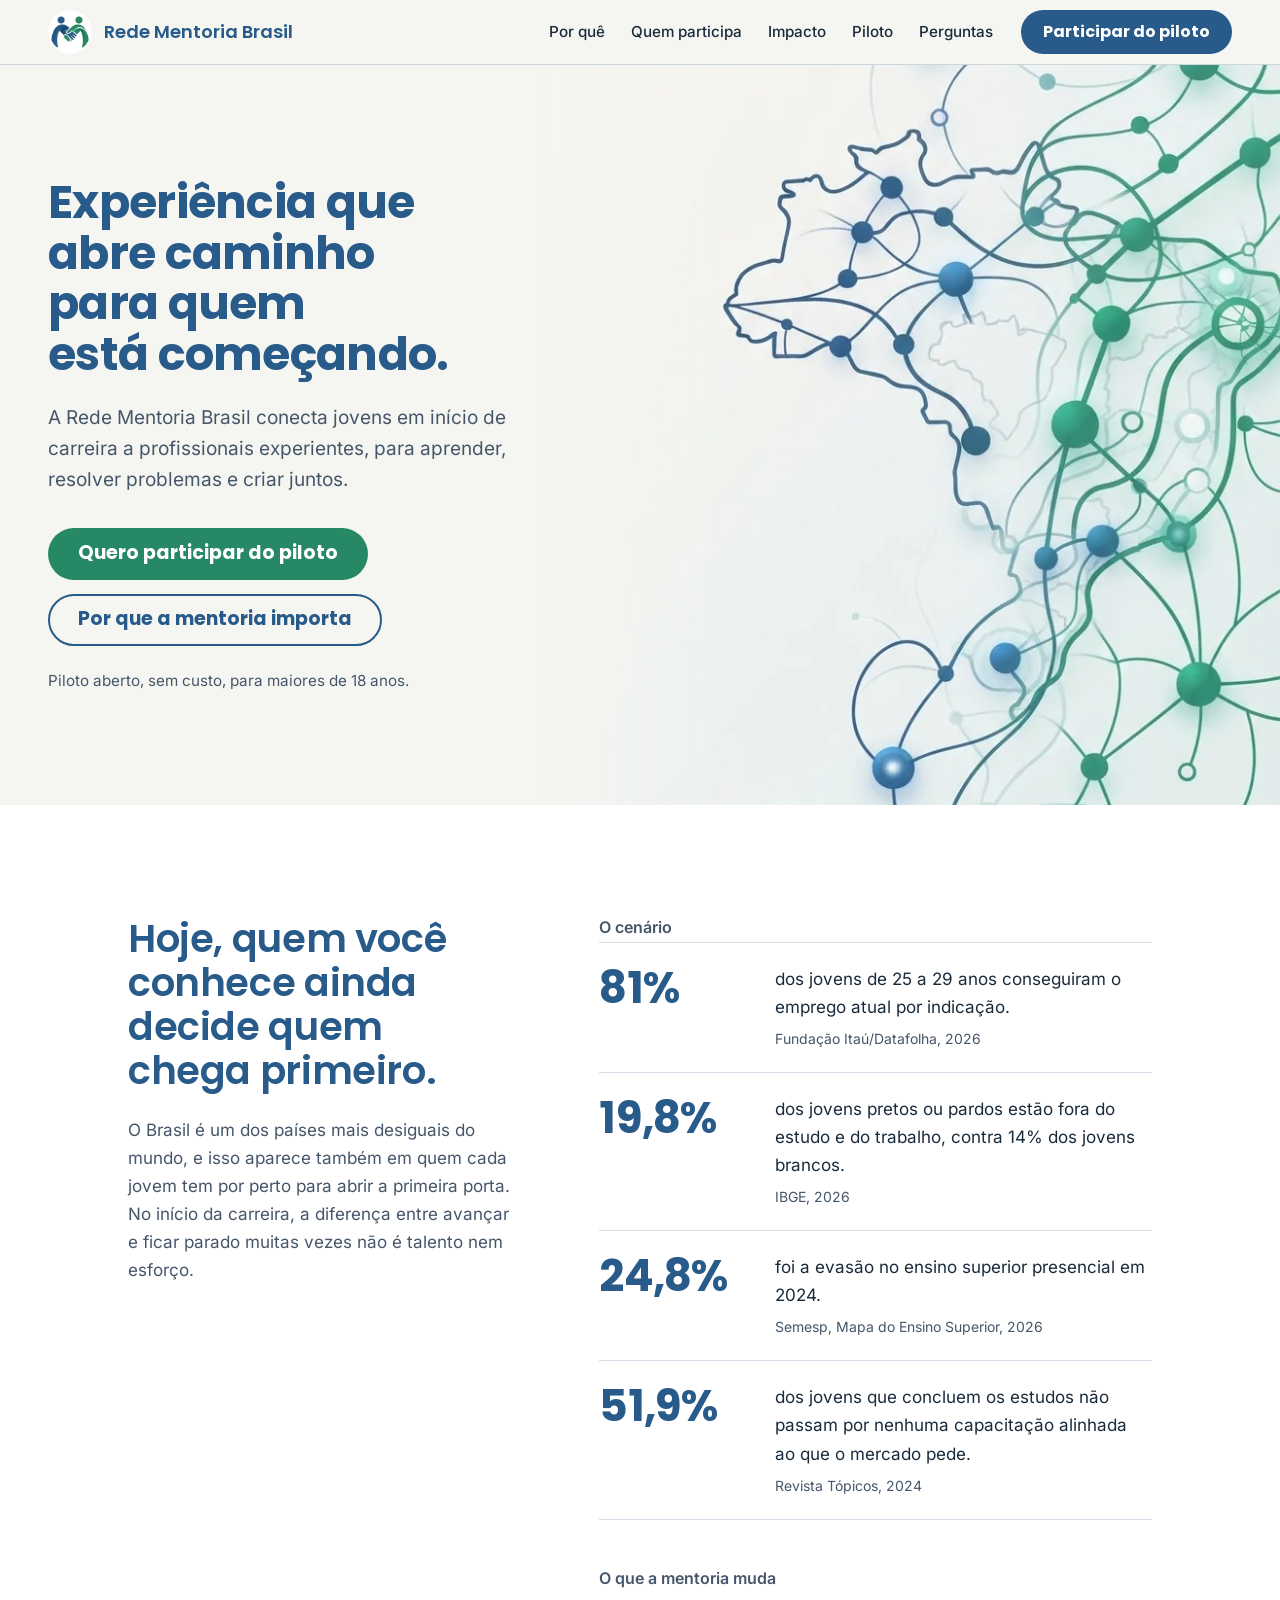
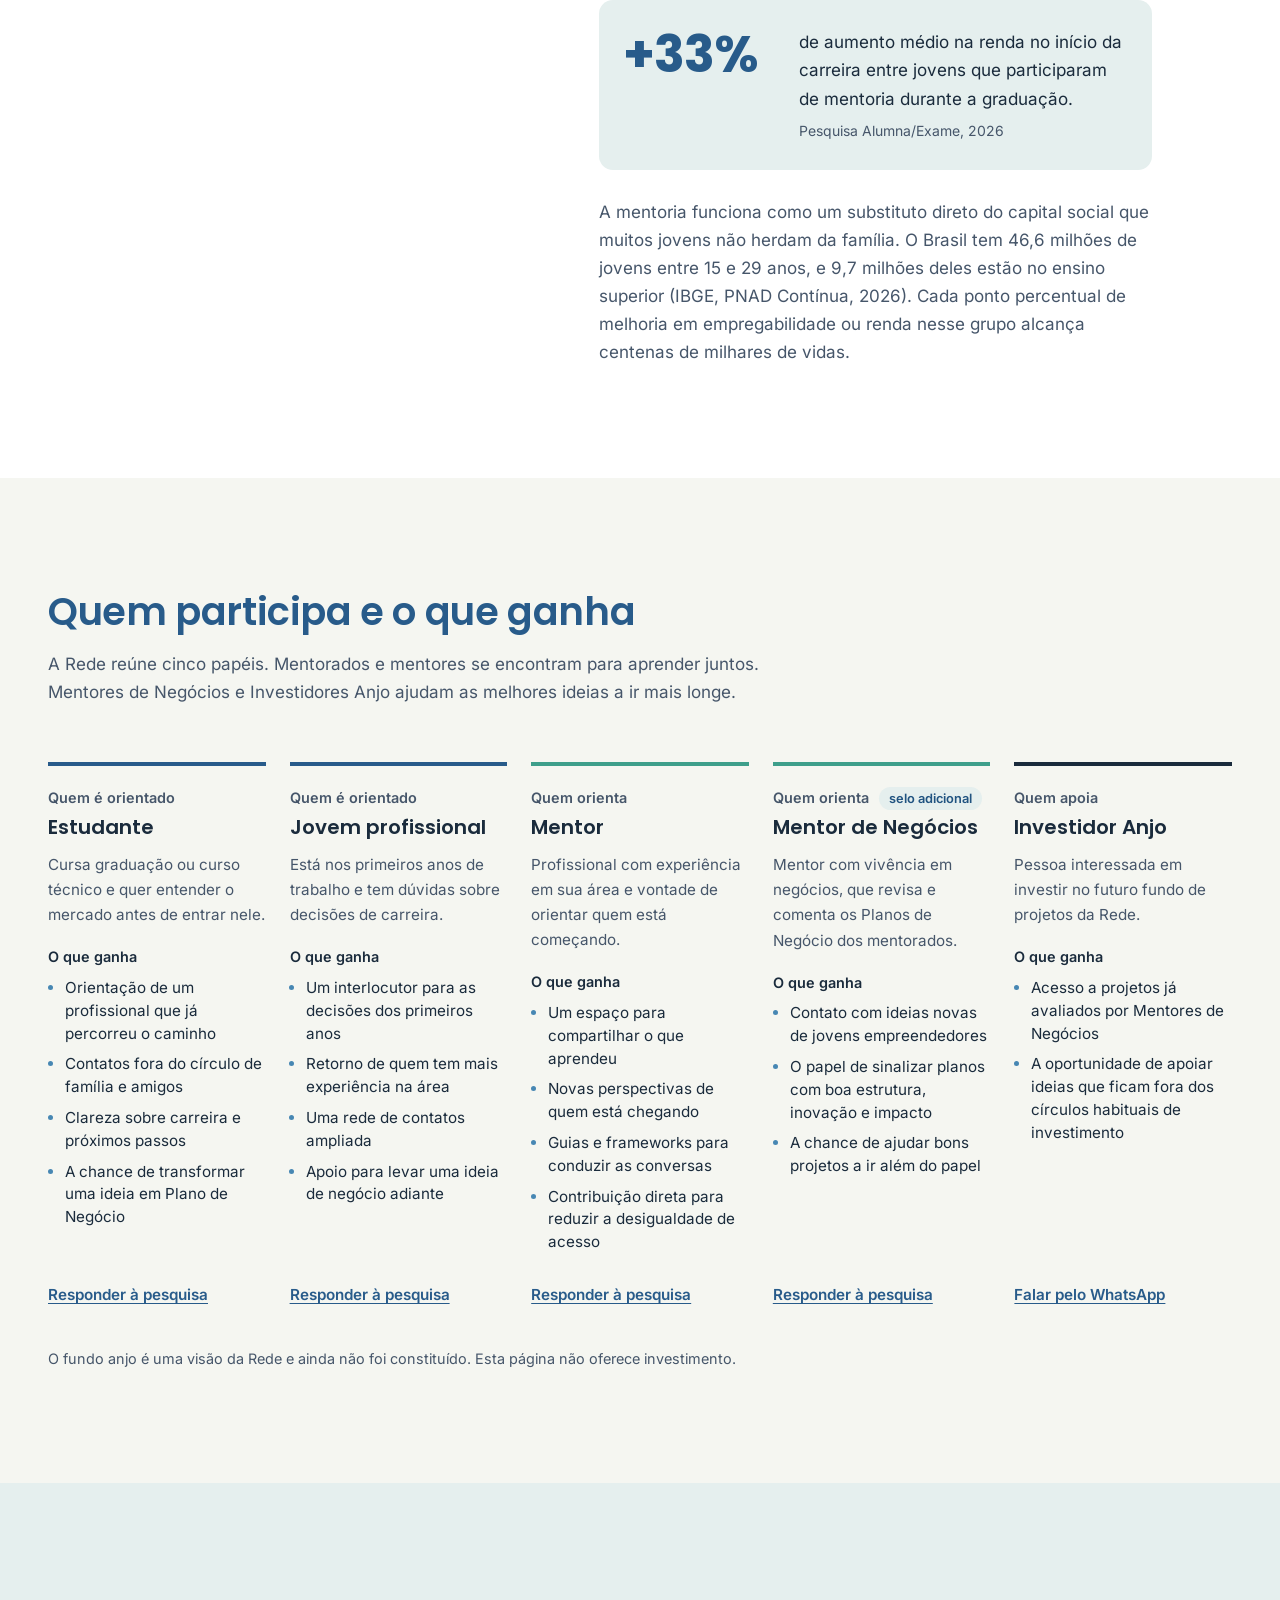
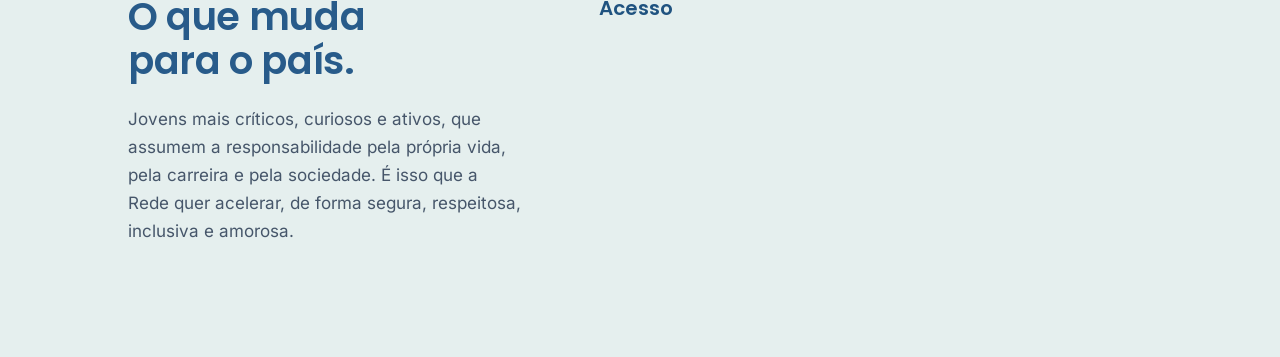
==== commit 0130ae1b: "Update index.html" ====
--- a/index.html
+++ b/index.html
@@ -37,7 +37,7 @@
         <a href="#piloto">Piloto</a>
         <a href="#faq">Perguntas</a>
       </nav>
-      <a class="btn btn--azul btn--pequeno" href="https://rede-mentoria-brasil.zite.so" target="_blank" rel="noopener">Participar do piloto</a>
+      <a class="btn btn--azul btn--pequeno" href="/inscricao/">Participar do piloto</a>
     </div>
   </header>
 
@@ -49,7 +49,7 @@
         <h1>Experiência que abre caminho para quem está começando.</h1>
         <p class="hero__sub">A Rede Mentoria Brasil conecta jovens em início de carreira a profissionais experientes, para aprender, resolver problemas e criar juntos.</p>
         <div class="acoes">
-          <a class="btn btn--verde" href="https://rede-mentoria-brasil.zite.so" target="_blank" rel="noopener">Quero participar do piloto</a>
+          <a class="btn btn--verde" href="/inscricao/">Quero participar do piloto</a>
           <a class="btn btn--contorno" href="#porque">Por que a mentoria importa</a>
         </div>
         <p class="hero__nota">Piloto aberto, sem custo, para maiores de 18 anos.</p>
@@ -126,7 +126,7 @@
               <li>Clareza sobre carreira e próximos passos</li>
               <li>A chance de transformar uma ideia em Plano de Negócio</li>
             </ul>
-            <a class="papel__link" href="https://rede-mentoria-brasil.zite.so" target="_blank" rel="noopener">Responder à pesquisa</a>
+            <a class="papel__link" href="/inscricao/">Responder à pesquisa</a>
           </article>
 
           <article class="papel papel--mentorado">
@@ -140,7 +140,7 @@
               <li>Uma rede de contatos ampliada</li>
               <li>Apoio para levar uma ideia de negócio adiante</li>
             </ul>
-            <a class="papel__link" href="https://rede-mentoria-brasil.zite.so" target="_blank" rel="noopener">Responder à pesquisa</a>
+            <a class="papel__link" href="/inscricao/">Responder à pesquisa</a>
           </article>
 
           <article class="papel papel--mentor">
@@ -154,7 +154,7 @@
               <li>Guias e frameworks para conduzir as conversas</li>
               <li>Contribuição direta para reduzir a desigualdade de acesso</li>
             </ul>
-            <a class="papel__link" href="https://rede-mentoria-brasil.zite.so" target="_blank" rel="noopener">Responder à pesquisa</a>
+            <a class="papel__link" href="/inscricao/">Responder à pesquisa</a>
           </article>
 
           <article class="papel papel--mentor">
@@ -167,7 +167,7 @@
               <li>O papel de sinalizar planos com boa estrutura, inovação e impacto</li>
               <li>A chance de ajudar bons projetos a ir além do papel</li>
             </ul>
-            <a class="papel__link" href="https://rede-mentoria-brasil.zite.so" target="_blank" rel="noopener">Responder à pesquisa</a>
+            <a class="papel__link" href="/inscricao/">Responder à pesquisa</a>
           </article>
 
           <article class="papel papel--apoio">
@@ -196,224 +196,4 @@
         </div>
         <ul class="impacto__lista">
           <li>
-            <h3>Acesso menos dependente de sobrenome</h3>
-            <p>Quem não herdou uma rede de contatos passa a ter acesso a profissionais experientes de diferentes áreas.</p>
-          </li>
-          <li>
-            <h3>Uma transição mais segura para o trabalho</h3>
-            <p>Autoconfiança, clareza de carreira e contatos novos reduzem o atrito entre o fim dos estudos e o primeiro emprego (Instituto Joule e MentorART, 2024/2025).</p>
-          </li>
-          <li>
-            <h3>Conhecimento que circula entre gerações</h3>
-            <p>A experiência de quem já chegou é preservada e ampliada, o que fortalece a capacidade do país de competir e colaborar numa economia globalizada.</p>
-          </li>
-          <li>
-            <h3>Ideias que ganham uma chance</h3>
-            <p>Mentorados podem desenvolver um Plano de Negócio revisado por Mentores de Negócios. A Rede pretende, no futuro, aproximar os melhores projetos de investidores interessados.</p>
-          </li>
-        </ul>
-      </div>
-    </section>
-
-    <!-- PILOTO -->
-    <section class="secao secao--branca" id="piloto" aria-labelledby="t-piloto">
-      <div class="contem piloto">
-        <div class="piloto__texto">
-          <h2 id="t-piloto">O piloto está aberto.</h2>
-          <p>A Rede está em fase piloto. Os primeiros pares de mentor e mentorado são formados com apoio de ferramentas analíticas de pareamento de perfis, e o processo ainda é acompanhado manualmente.</p>
-          <p>Neste momento buscamos mentores, mentorados (estudantes e jovens profissionais) e Mentores de Negócios. A participação é gratuita e restrita a maiores de 18 anos.</p>
-          <p>Acompanhe as novidades no Instagram <a href="https://www.instagram.com/redementoriabrasil/" target="_blank" rel="noopener">@redementoriabrasil</a>.</p>
-        </div>
-
-        <div class="piloto__acoes">
-          <div class="acao">
-            <h3>Quero ser mentorado ou mentor</h3>
-            <p>Responda à pesquisa do piloto para que possamos formar o seu par de mentoria.</p>
-            <a class="btn btn--verde" href="https://rede-mentoria-brasil.zite.so" target="_blank" rel="noopener">Responder à pesquisa</a>
-          </div>
-          <div class="acao">
-            <h3>Quero investir, patrocinar ou contribuir</h3>
-            <p>Pessoas, empresas e instituições de ensino podem apoiar a Rede. As formas de apoio ainda estão em definição, então vale conversar.</p>
-            <a class="btn btn--contorno" href="https://wa.me/5541999118887?text=Contato%20Landing%20Page%20-%20Rede%20Mentoria%20Brasil.%20Eu%20gostaria%20de%20mais%20informa%C3%A7%C3%B5es%3A" target="_blank" rel="noopener">Falar pelo WhatsApp</a>
-          </div>
-        </div>
-      </div>
-    </section>
-
-    <!-- SEGURANÇA -->
-    <section class="secao secao--nevoa" id="seguranca" aria-labelledby="t-seg">
-      <div class="contem">
-        <div class="titulo-secao">
-          <h2 id="t-seg">Segurança e conduta</h2>
-          <p>Mentoria é uma relação de confiança. Por isso, a Rede define regras claras para os dois lados.</p>
-        </div>
-        <div class="seguranca">
-          <div>
-            <h3>Somente para maiores de 18 anos</h3>
-            <p>A mentoria envolve conversas individuais e continuadas. Por isso, nesta fase, a participação é restrita a adultos, o que protege os participantes e a Rede.</p>
-          </div>
-          <div>
-            <h3>Código de conduta para os dois lados</h3>
-            <p>Mentores e mentorados assumem o mesmo compromisso de respeito, confidencialidade, limites de atuação e autonomia nas próprias decisões.</p>
-          </div>
-          <div>
-            <h3>Canal para reportar irregularidades</h3>
-            <p>Qualquer participante pode relatar comportamento inadequado ou descumprimento do código de conduta. Cada caso é analisado pela coordenação da Rede.</p>
-          </div>
-        </div>
-      </div>
-    </section>
-
-    <!-- FAQ -->
-    <section class="secao secao--branca" id="faq" aria-labelledby="t-faq">
-      <div class="contem faq">
-        <div class="faq__intro">
-          <h2 id="t-faq">Perguntas frequentes</h2>
-          <p>Não encontrou o que procurava? Escreva para <a href="mailto:contato@redementoriabrasil.com.br">contato@redementoriabrasil.com.br</a>.</p>
-        </div>
-
-        <div class="faq__lista">
-          <details>
-            <summary>O que é a Rede Mentoria Brasil?</summary>
-            <div class="resposta">
-              <p>É uma plataforma que conecta jovens em início de carreira a profissionais experientes em suas áreas de atuação. O objetivo é que os dois lados descubram novas possibilidades, aprendam, resolvam problemas e criem juntos. Hoje a Rede está em fase piloto.</p>
-            </div>
-          </details>
-
-          <details>
-            <summary>O que é mentoria?</summary>
-            <div class="resposta">
-              <p>Mentoria é uma relação de orientação entre alguém com mais experiência (o mentor) e alguém que está começando (o mentorado). Ela acontece em três momentos: um alinhamento inicial, encontros periódicos e um encerramento combinado.</p>
-              <p>O papel de cada pessoa:</p>
-              <ul>
-                <li><strong>Mentorado:</strong> traz dúvidas e objetivos e toma as próprias decisões.</li>
-                <li><strong>Mentor:</strong> escuta, compartilha experiência e faz boas perguntas, sem decidir pelo mentorado.</li>
-                <li><strong>Mentor de Negócios:</strong> mentor com vivência em negócios, que revisa e comenta os Planos de Negócio dos mentorados.</li>
-                <li><strong>Investidor Anjo:</strong> pessoa interessada em investir no futuro fundo de projetos da Rede.</li>
-              </ul>
-              <p>Os benefícios: o mentorado ganha clareza de carreira, autoconfiança e contatos novos. O mentor tem a chance de transmitir o que aprendeu e de conhecer novas perspectivas. A sociedade ganha um caminho com menos dependência de indicação para quem está começando.</p>
-            </div>
-          </details>
-
-          <details>
-            <summary>Tem algum custo?</summary>
-            <div class="resposta">
-              <p>Não. A participação no piloto é gratuita.</p>
-            </div>
-          </details>
-
-          <details>
-            <summary>Quem pode ser mentorado?</summary>
-            <div class="resposta">
-              <p>Estudantes e jovens profissionais em início de carreira, maiores de 18 anos.</p>
-            </div>
-          </details>
-
-          <details>
-            <summary>Quem pode ser mentor?</summary>
-            <div class="resposta">
-              <p>Profissionais com experiência em sua área de atuação, maiores de 18 anos e com disposição para orientar. Quem tem vivência em negócios também pode atuar como Mentor de Negócios.</p>
-            </div>
-          </details>
-
-          <details>
-            <summary>Quanto tempo a mentoria exige?</summary>
-            <div class="resposta">
-              <p>A duração e a frequência dos encontros são definidas na sessão inicial entre mentorado e mentor.</p>
-            </div>
-          </details>
-
-          <details>
-            <summary>Como é feito o pareamento entre mentor e mentorado?</summary>
-            <div class="resposta">
-              <p>Com ferramentas analíticas de pareamento de perfis, que consideram o perfil de cada participante. No piloto, o processo é acompanhado manualmente.</p>
-            </div>
-          </details>
-
-          <details>
-            <summary>O que é o Plano de Negócio?</summary>
-            <div class="resposta">
-              <p>É um material que os mentorados que quiserem podem desenvolver a partir de uma ideia própria. Ele pode ser revisado por Mentores de Negócios, que dão retorno e sinalizam os planos com boa estrutura, inovação e impacto.</p>
-            </div>
-          </details>
-
-          <details>
-            <summary>A mentoria garante emprego ou vaga?</summary>
-            <div class="resposta">
-              <p>Não. A mentoria oferece orientação, clareza de carreira e novos contatos. Ela não substitui um processo seletivo nem promete vaga.</p>
-            </div>
-          </details>
-
-          <details>
-            <summary>Posso participar se tenho menos de 18 anos?</summary>
-            <div class="resposta">
-              <p>Não neste momento. A participação é restrita a maiores de 18 anos.</p>
-            </div>
-          </details>
-
-          <details>
-            <summary>É seguro participar?</summary>
-            <div class="resposta">
-              <p>A Rede adota um código de conduta para mentores e mentorados e mantém um canal para reportar irregularidades. Veja mais em <a href="#seguranca">Segurança e conduta</a>.</p>
-            </div>
-          </details>
-
-          <details>
-            <summary>Como meus dados são tratados?</summary>
-            <div class="resposta">
-              <p>Os dados informados na pesquisa são usados para o piloto, isto é, para contato e formação de pares de mentoria. O tratamento segue a Lei Geral de Proteção de Dados (LGPD). Para pedir informações, correção ou exclusão dos seus dados, escreva para <a href="mailto:contato@redementoriabrasil.com.br">contato@redementoriabrasil.com.br</a>.</p>
-            </div>
-          </details>
-
-          <details>
-            <summary>Como posso apoiar ou patrocinar a Rede?</summary>
-            <div class="resposta">
-              <p>As formas de apoio ainda estão em definição. Se você quer investir, patrocinar ou contribuir de outra maneira, fale conosco pelo <a href="https://wa.me/5541999118887?text=Contato%20Landing%20Page%20-%20Rede%20Mentoria%20Brasil.%20Eu%20gostaria%20de%20mais%20informa%C3%A7%C3%B5es%3A" target="_blank" rel="noopener">WhatsApp</a>.</p>
-            </div>
-          </details>
-        </div>
-      </div>
-    </section>
-
-    <!-- CHAMADA FINAL -->
-    <section class="final" aria-labelledby="t-final">
-      <div class="contem final__interno">
-        <div class="final__selo"><img src="assets/img/logo-traco.webp" width="320" height="320" alt=""></div>
-        <div class="final__texto">
-          <h2 id="t-final">Faça parte dos primeiros pares da Rede.</h2>
-          <p>Responda à pesquisa e conte um pouco sobre você. Se quiser apoiar de outra forma, fale conosco.</p>
-          <div class="acoes">
-            <a class="btn btn--verde" href="https://rede-mentoria-brasil.zite.so" target="_blank" rel="noopener">Quero participar do piloto</a>
-            <a class="btn btn--contorno" href="https://wa.me/5541999118887?text=Contato%20Landing%20Page%20-%20Rede%20Mentoria%20Brasil.%20Eu%20gostaria%20de%20mais%20informa%C3%A7%C3%B5es%3A" target="_blank" rel="noopener">Falar pelo WhatsApp</a>
-          </div>
-        </div>
-      </div>
-    </section>
-
-  </main>
-
-  <footer class="rodape">
-    <div class="contem rodape__interno">
-      <div class="rodape__marca">
-        <p class="rodape__nome">Rede Mentoria Brasil</p>
-        <p>Conectando experiência a oportunidade.</p>
-      </div>
-      <div>
-        <h2>Contato</h2>
-        <ul>
-          <li><a href="mailto:contato@redementoriabrasil.com.br">contato@redementoriabrasil.com.br</a></li>
-          <li><a href="https://www.instagram.com/redementoriabrasil/" target="_blank" rel="noopener">Instagram @redementoriabrasil</a></li>
-          <li><a href="https://wa.me/5541999118887?text=Contato%20Landing%20Page%20-%20Rede%20Mentoria%20Brasil.%20Eu%20gostaria%20de%20mais%20informa%C3%A7%C3%B5es%3A" target="_blank" rel="noopener">WhatsApp</a></li>
-        </ul>
-      </div>
-      <div class="rodape__notas">
-        <h2>Avisos</h2>
-        <p><strong>Idade mínima:</strong> a participação é restrita a maiores de 18 anos.</p>
-        <p><strong>Privacidade e LGPD:</strong> os dados informados na pesquisa são usados apenas para o piloto (contato e formação de pares de mentoria) e tratados conforme a Lei Geral de Proteção de Dados. Para pedir informações, correção ou exclusão, escreva para o e-mail de contato.</p>
-        <p><strong>Fundo anjo:</strong> é uma visão da Rede e ainda não foi constituído. Esta página não oferece investimento.</p>
-      </div>
-    </div>
-    <p class="rodape__copy">© 2026 Rede Mentoria Brasil. Todos os direitos reservados.</p>
-  </footer>
-</body>
-</html>
+            <h3>Acesso
